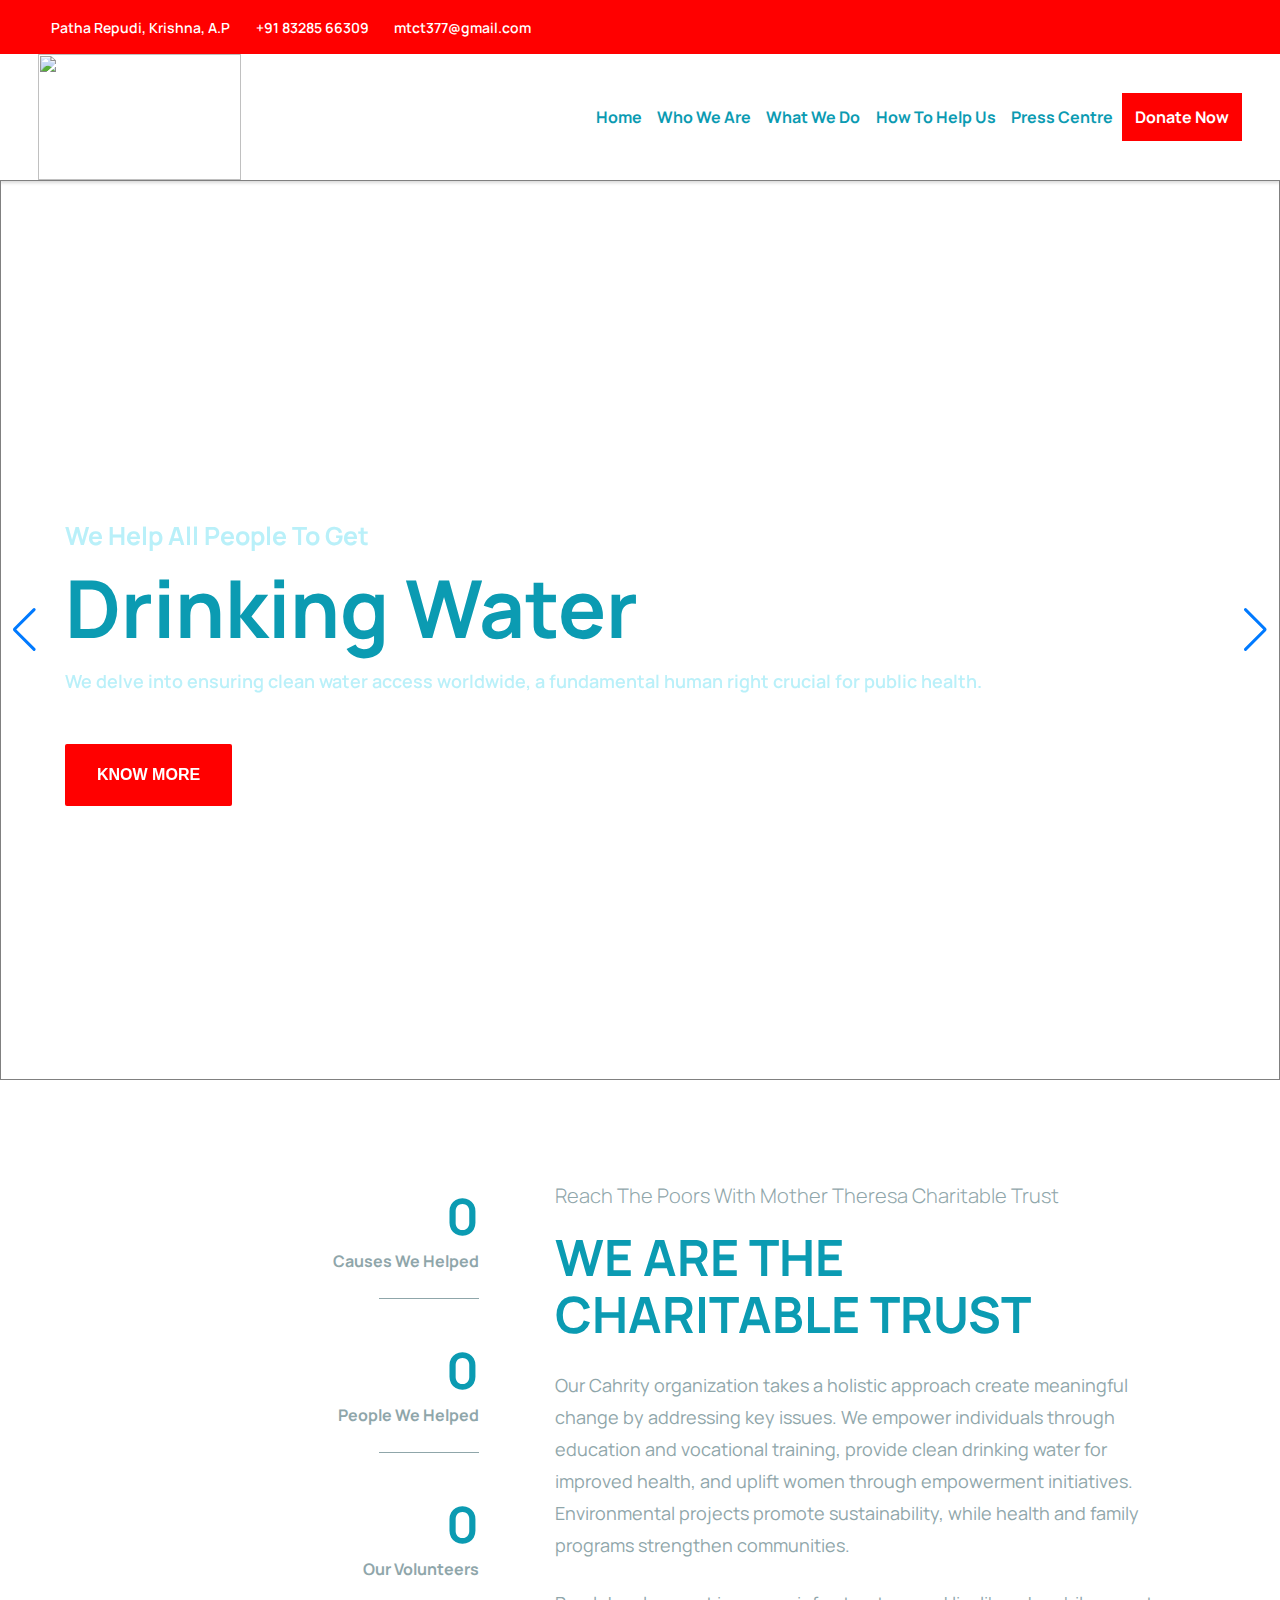
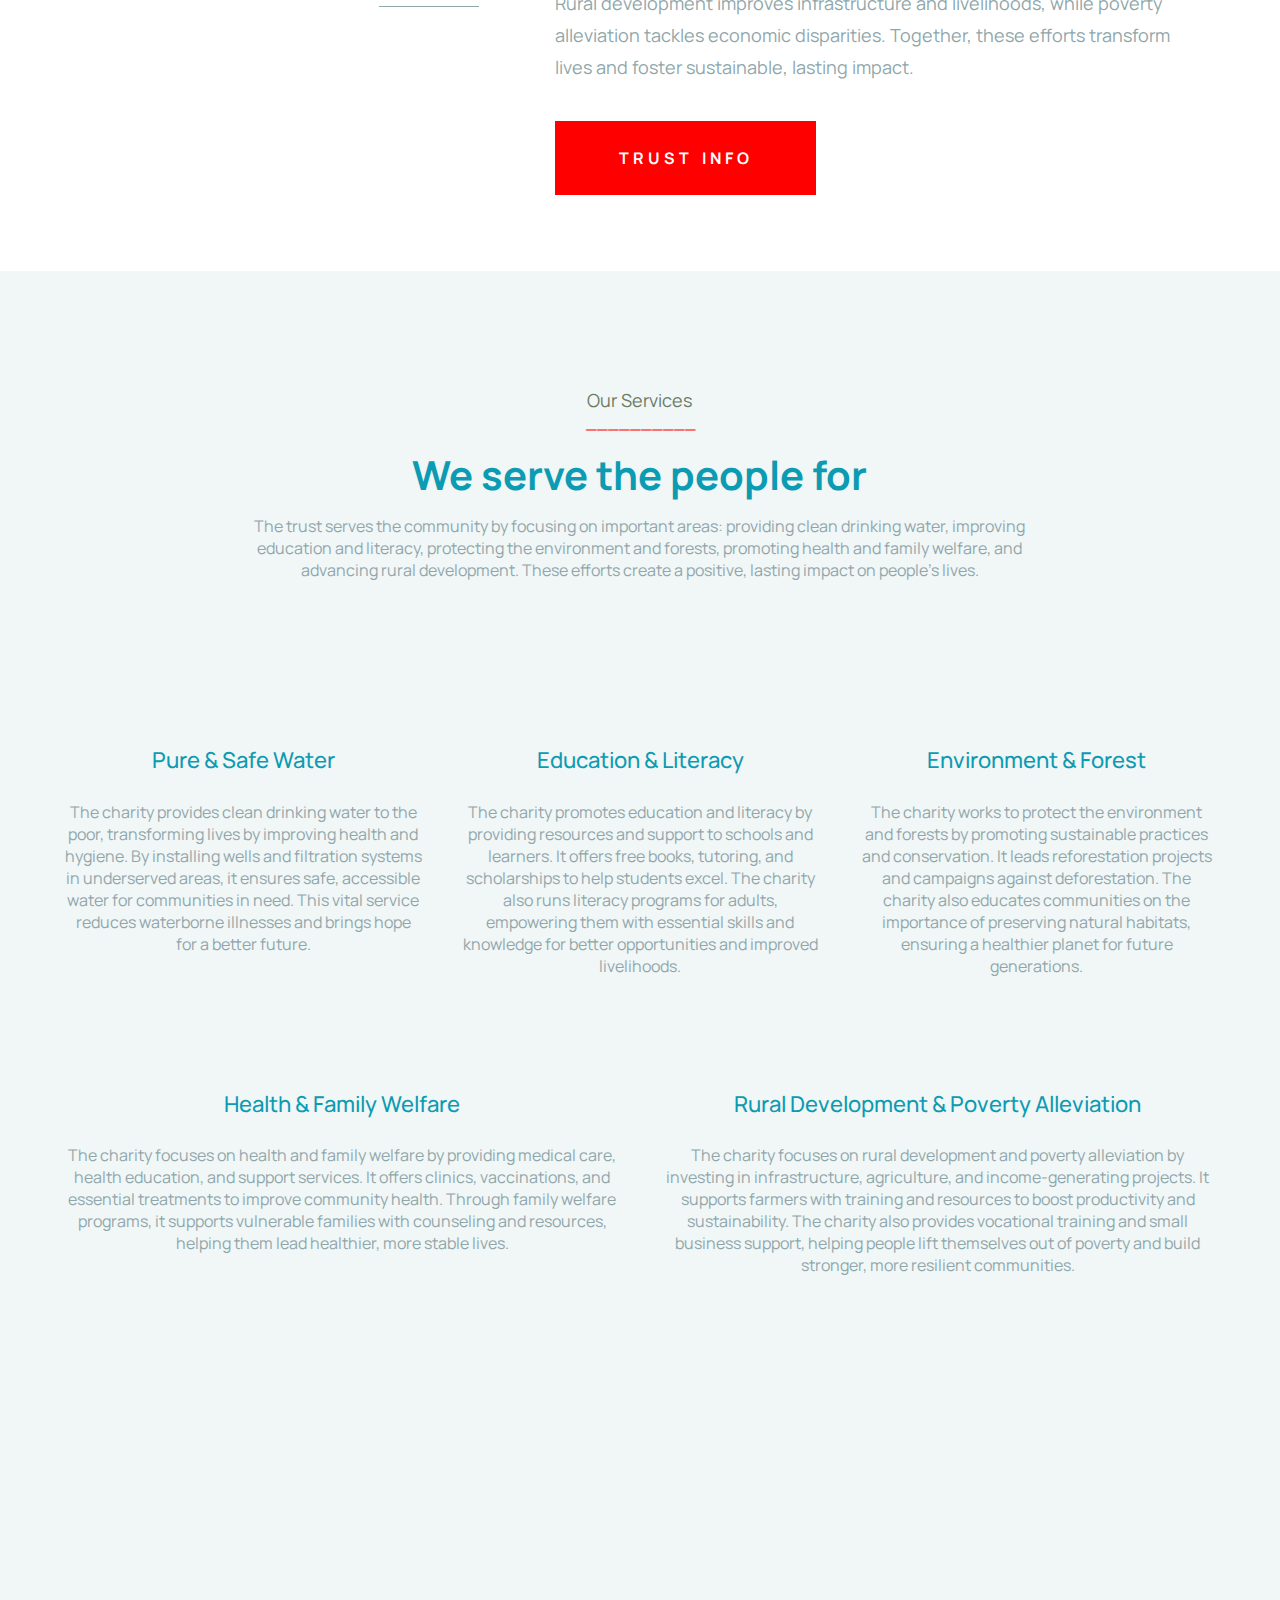
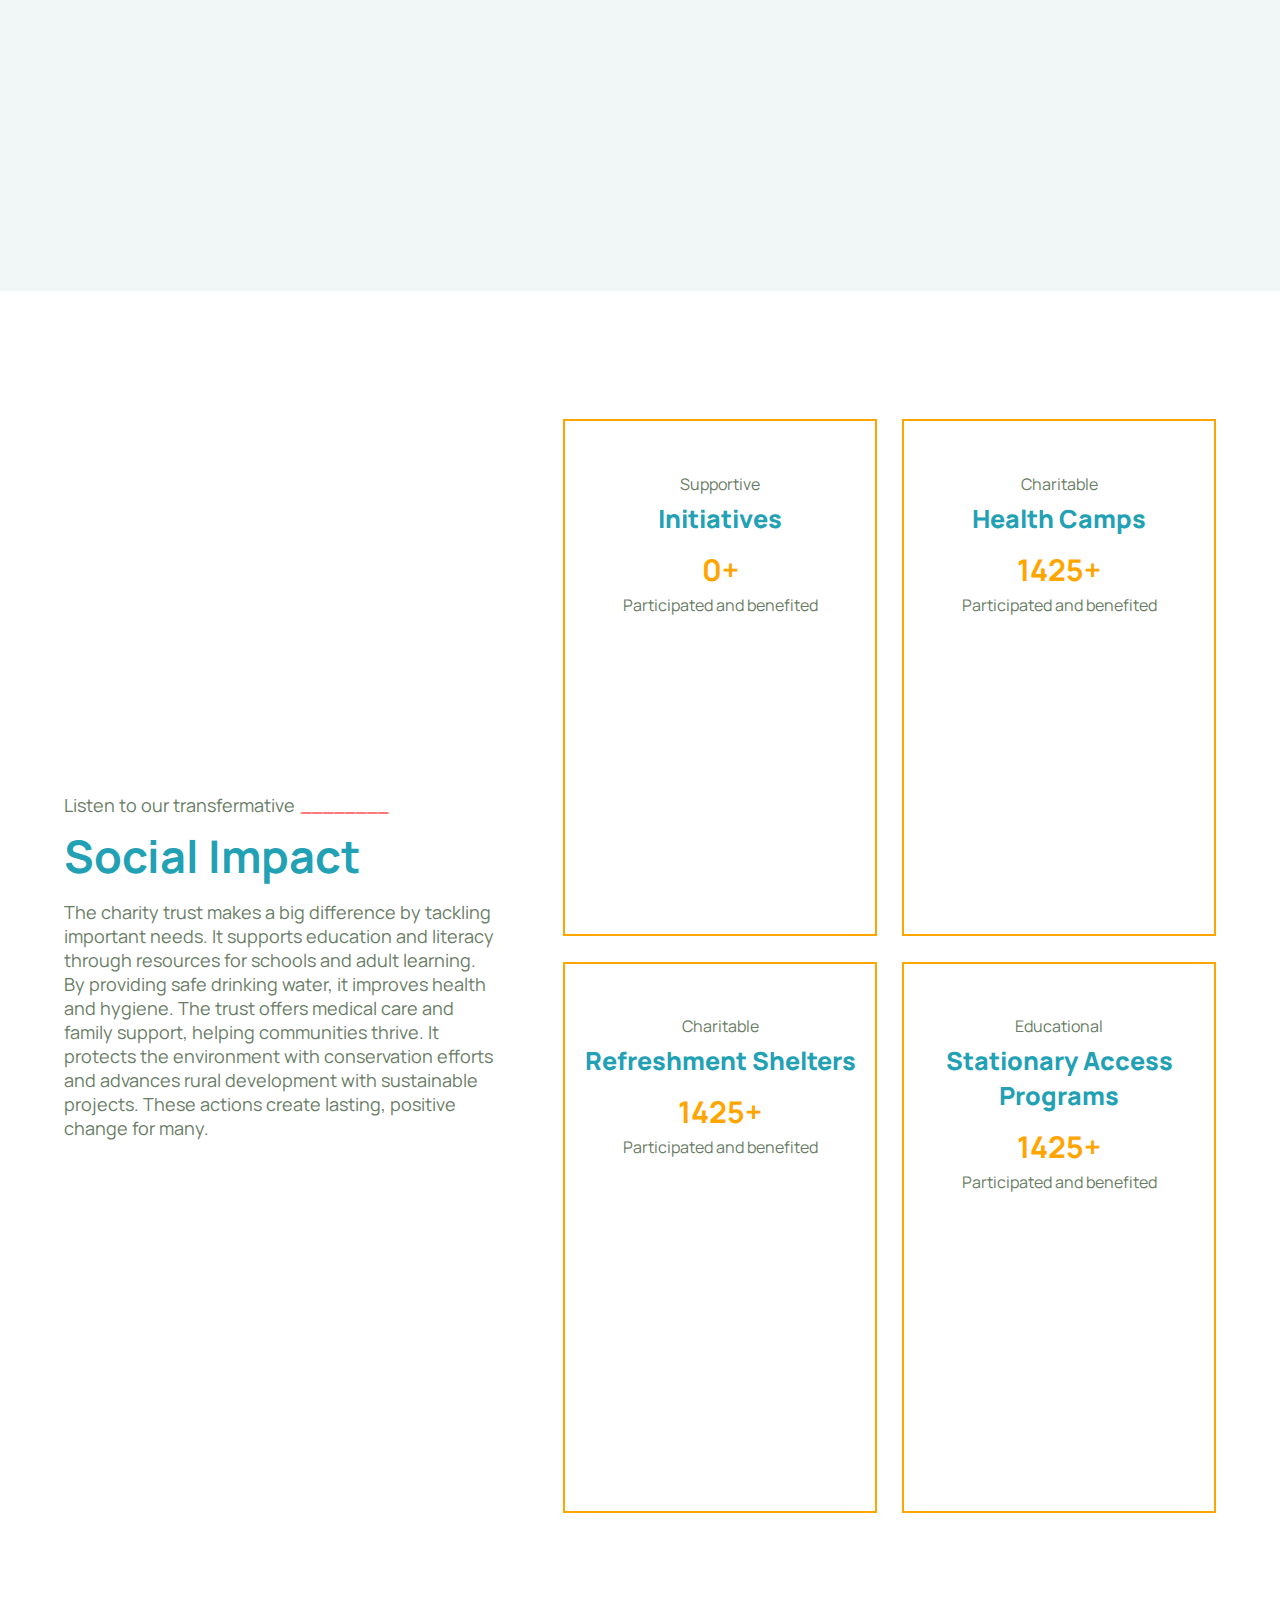
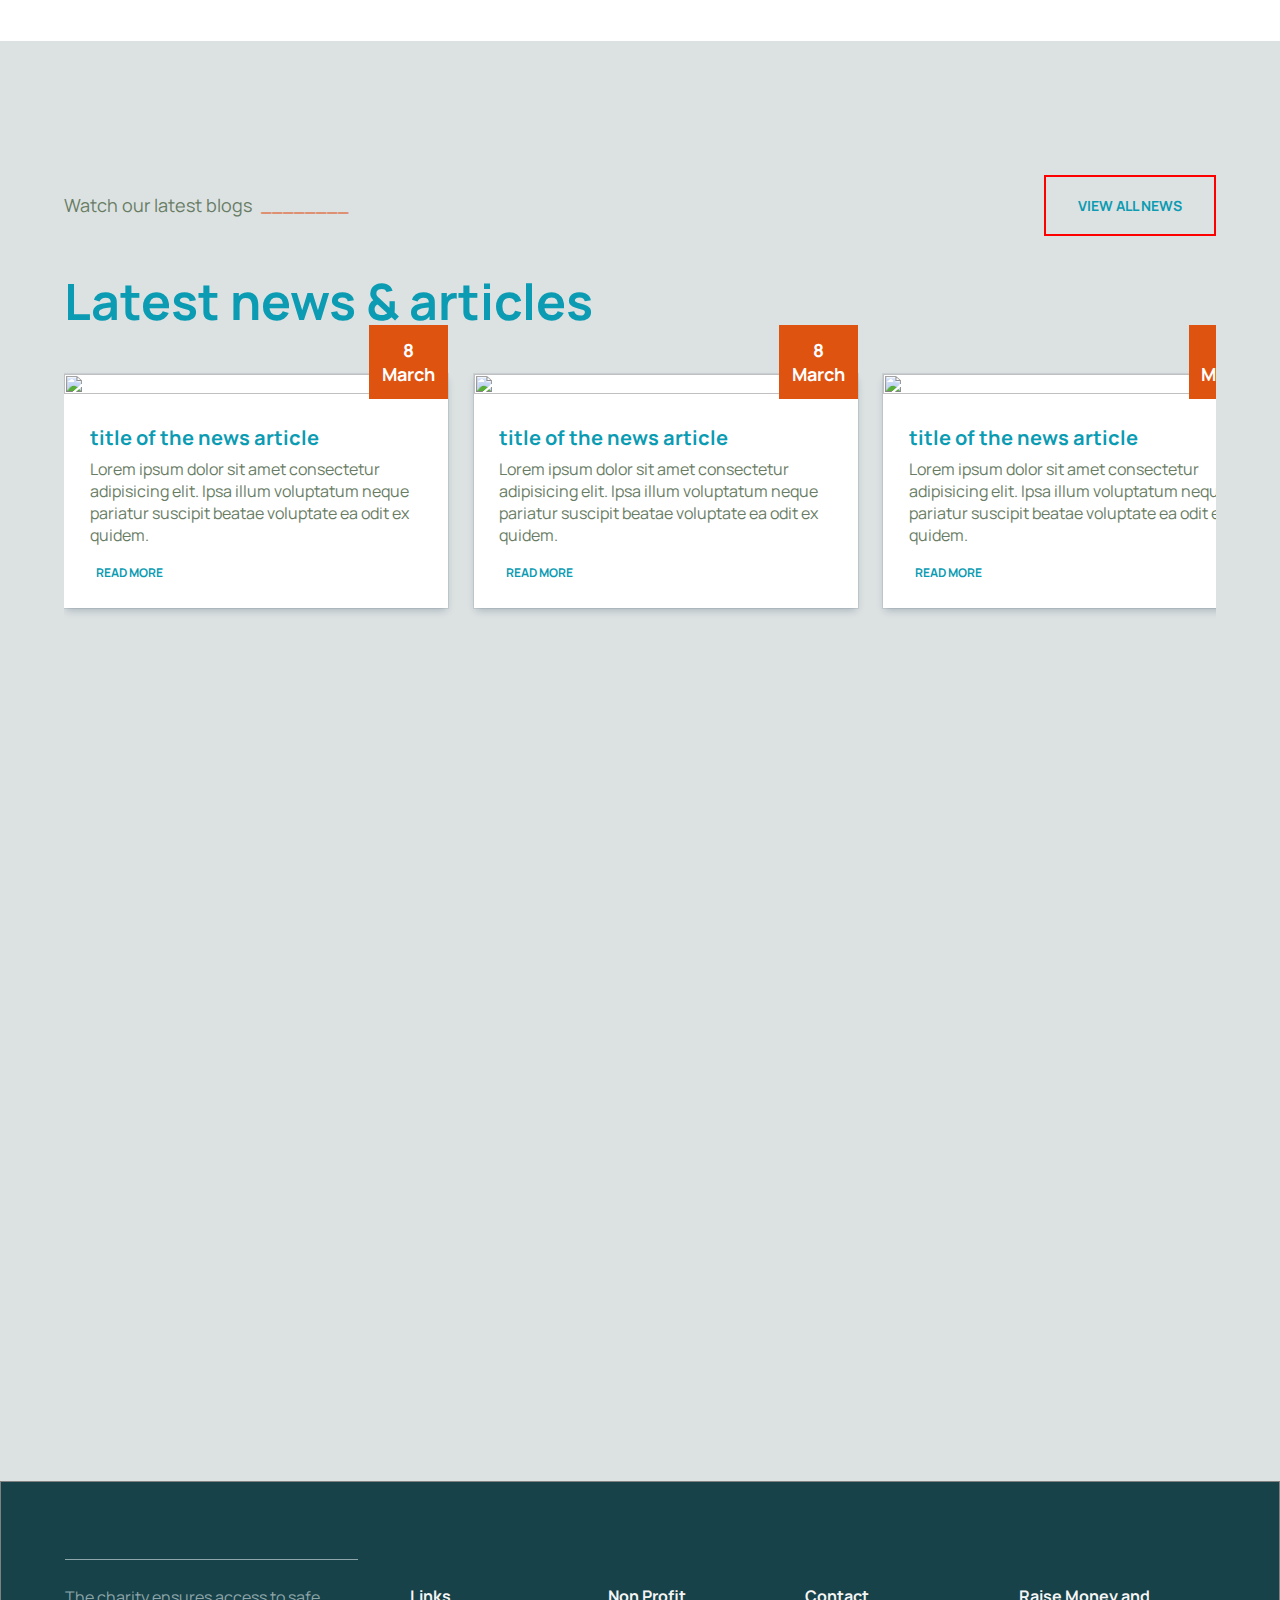
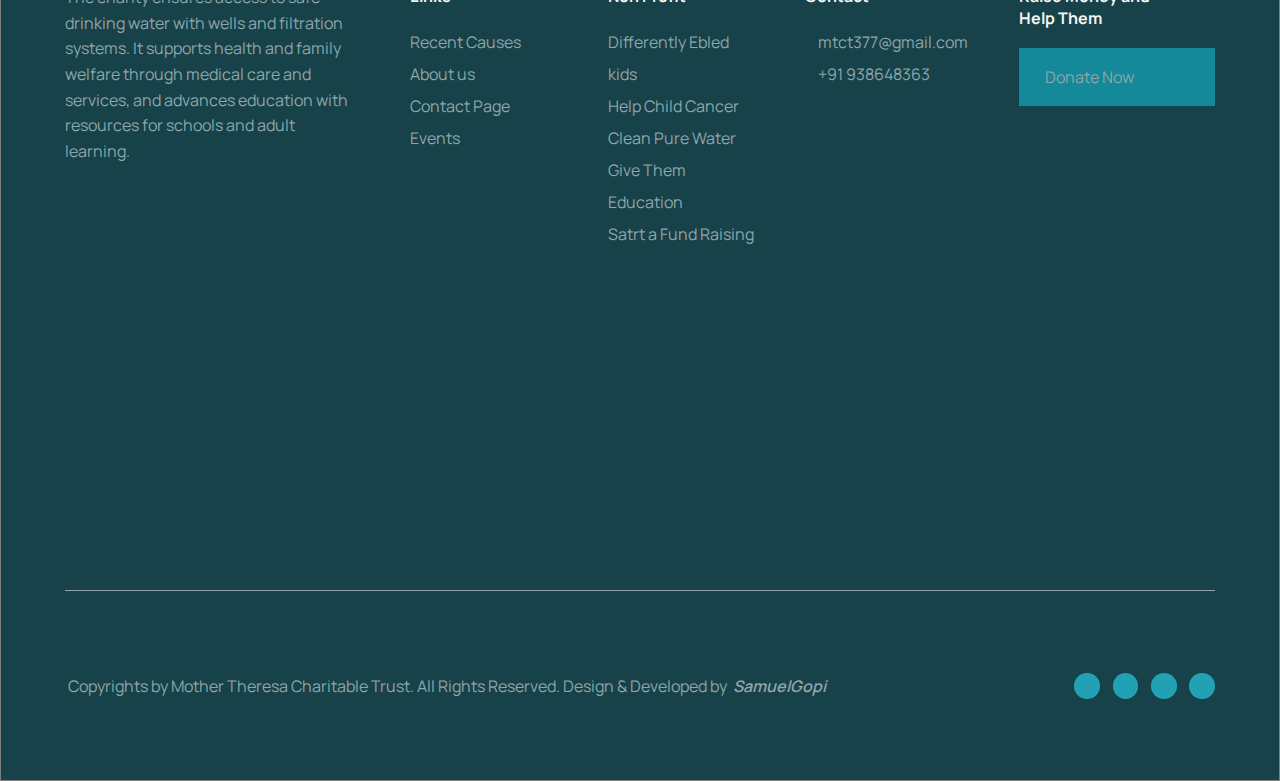
==== index.html @ 28f9813c "Add files via upload" ====
<!DOCTYPE html>
<html lang="en">
<head>
    <meta charset="UTF-8">
    <meta name="viewport" content="width=device-width, initial-scale=1.0">
    <title>Mother Theresa Charitable Trust</title>
    <link rel="icon" href="images/mtct_logo.png" type="image/png">
    <link
  rel="stylesheet"
  href="https://cdn.jsdelivr.net/npm/swiper@11/swiper-bundle.min.css"
/>
    <link
    href="https://cdn.jsdelivr.net/npm/remixicon@4.2.0/fonts/remixicon.css"
    rel="stylesheet"
/>
<link rel="stylesheet" href="style.css">
</head>
<body>
    <header>
      <!-- social header start -->
      <div class="social-header">
         <div class="contact-numbers-menu">
            <i class="ri-map-pin-fill"></i>
            <a href="#location">Patha Repudi, Krishna, A.P</a>
            <i class="ri-phone-fill"></i>
            <a href="tel:+91 8328566309">+91 83285 66309</a>
            <i class="ri-mail-fill"></i>
            <a href="mailto:mtct377@gmail.com">mtct377@gmail.com</a>
         </div>
         <div class="social-icons-menu">
          <a href="#"><i class="ri-facebook-circle-fill"></i></a>
          <a href="#"><i class="ri-twitter-x-line"></i></a> 
          <a href="#"><i class="ri-instagram-fill"></i></a>
          <a href="#"><i class="ri-youtube-fill"></i></a>
         </div>
      </div>
     <!-- social header end -->

     <!-- main header start -->
      <div class="main-header">
        <div class="logo">
          <img src="images/Mother_Theresa__logo_2.png" alt="">
        </div>
        <div class="menu">
            <a href="index.html">Home</a>
            <a href="/" class="who-drop-trigger">Who We Are<i class="ri-arrow-drop-down-line"></i></a>
            <a href="" class="what-drop-trigger">What We Do<i class="ri-arrow-drop-down-line"></i></a>
            <a href="" class="how-drop-trigger">How To Help Us <i class="ri-arrow-drop-down-line"></i></a>
            <a href="" class="press-drop-trigger">Press Centre <i class="ri-arrow-drop-down-line"></i></a>
            <a href="donate.html" class="donate-button">Donate Now</a>
        </div>
      </div>
       <!-- main header end -->
    </header>

    <!-- drop down menus -->
      <!-- who drop down menu -->
      <div class="who-drop-down-menu">
        <a href="about.html">About Us</a>
        <a href="our-team.html">Our Team</a>
        <a href="policies.html">Policies</a>
        <a href="financial-certificate.html">Financial & Certificate</a>
        <a href="contact.html">Contact Us</a>
      </div>

      <!-- what drop down menu -->
      <div class="what-drop-down-menu">
        <a href="health.html">Health</a>
        <a href="education-literacy.html">Educatuion & Literacy</a>
        <a href="safe-water.html">Safe Water</a>
        <a href="rural-development.html">Rural Development</a>
      </div>

      <!-- how to help drop down menu -->
      <div class="how-drop-down-menu">
        <a href="donate.html">Donation Methods</a>
        <a href="volunteers.html">Join as Volunteer</a>
        <a href="partners.html">CRS - Partnerships</a>
        <a href="events.html">Events</a>
      </div>

      <!-- press centre drop down menu -->
      <div class="press-drop-down-menu">
        <a href="awards.html">Awards & Recongnition Reports</a>
        <a href="collaborations.html">Collaborations</a>
      </div>


<!-- ############################################################################## -->
    <main>
        <!-- Slider main container -->
        <div class="swiper">
            <!-- Additional required wrapper -->
            <div class="swiper-wrapper">
            <!-- Slides -->
            <div class="swiper-slide swiper-slide-1">
               <div class="swiper-slide-content">
                 <h4>We Help All People To Get</h4>
                 <h2>Drinking Water</h2>
                 <p>We delve into ensuring clean water access worldwide, a fundamental human right crucial for public health.</p>
               </div>
               <div class="swiper-slide-buttons">
                 <button class="swiper-slide-contact-btn">KNOW MORE</button>
               </div>
            </div>
            <div class="swiper-slide swiper-slide-2">
                <div class="swiper-slide-content">
                    <h4>We Help All People To Get</h4>
                    <h2>Education & Literacy</h2>
                    <p>Education & Literacy are the key aspects to unlocking the endless possibilities and understanding the pathway of the world.</p>
                  </div>
                  <div class="swiper-slide-buttons">
                    <button class="swiper-slide-contact-btn">KNOW MORE</button>
                  </div>
            </div>
            <div class="swiper-slide swiper-slide-3">
                <div class="swiper-slide-content">
                    <h4>We Help All People To Get</h4>
                    <h2>Environment & Forests</h2>
                    <p>In the embrace of nature's greenery, we find solace and sustenance for our souls. Let us protect and nurture our environment, for it is the legacy we leave for future generations to thrive.</p>
                  </div>
                  <div class="swiper-slide-buttons">
                    <button class="swiper-slide-contact-btn">KNOW MORE</button>
                  </div>
            </div>

            <div class="swiper-slide swiper-slide-4">
                <div class="swiper-slide-content">
                    <h4>We Help All People To Get</h4>
                    <h2>Health & Family Welfare</h2>
                    <p>Health and Family Welfare are the pillars of a thriving society. Investing in the well-being of individuals ensures not just physical vitality, but also fosters stronger bonds within families. Together, let us prioritize accessible healthcare and supportive environments, enriching the fabric of our communities with vitality and care.</p>
                  </div>
                  <div class="swiper-slide-buttons">
                    <button class="swiper-slide-contact-btn">KNOW MORE</button>
                  </div>
            </div>

            <div class="swiper-slide swiper-slide-5">
                <div class="swiper-slide-content">
                    <h4>We Help All People To Get</h4>
                    <h2>Rural Development & Poverty Alleviation</h2>
                    <p>Rural development and poverty alleviation are keys to unlocking human potential. By investing in infrastructure, education, and sustainable livelihoods, we empower communities to thrive and break the cycle of deprivation.</p>
                  </div>
                  <div class="swiper-slide-buttons">
                    <button class="swiper-slide-contact-btn">KNOW MORE</button>
                  </div>
            </div>
            </div>
            <!-- If we need pagination -->
            <!-- <div class="swiper-pagination"></div> -->
        
            <!-- If we need navigation buttons -->
            <div class="swiper-button-prev"></div>
            <div class="swiper-button-next"></div>
        
            <!-- If we need scrollbar -->
        </div>
        <!-- Slider main container end -->

        <!-- our reach container start -->
        <div class="our-reach-container">
          <div class="our-reach-elements">
            <div class="our-reach-elemets-box">
              <h2 class="volunteers-counter">0</h2>
              <p>Causes We Helped</p>
              <div class="our-reach-element-box-line"></div>
            </div>
            <div class="our-reach-elemets-box">
              <h2 class="people-counter">0</h2>
              <p>People We Helped</p>
              <div class="our-reach-element-box-line"></div>
            </div>
            <div class="our-reach-elemets-box">
              <h2 class="funds-counter">0</h2>
              <p>Our Volunteers</p>
              <div class="our-reach-element-box-line"></div>
            </div>
          </div>
          <div class="our-reach-content">
            <h6>Reach The Poors With Mother Theresa Charitable Trust</h6>
            <h2>WE ARE THE <br> CHARITABLE TRUST</h2>
            <p>Our Cahrity organization takes a holistic approach create meaningful change by addressing key issues. We empower individuals through education and vocational training, provide clean drinking water for improved health, and uplift women through empowerment initiatives. Environmental projects promote sustainability, while health and family programs strengthen communities.</p>
            <p class="above-btn-para">Rural development improves infrastructure and livelihoods, while poverty alleviation tackles economic disparities. Together, these efforts transform lives and foster sustainable, lasting impact.</p>
            <a href="#">TRUST INFO</a>
          </div>
        </div>
        <!-- our reach container end -->

        <!-- we serve for people start -->
        <div class="service-section">
          <div class="service-section-content">
            <span class="service-section-span">Our Services</span> <span class="service-section-span-line">__________</span>
            <h2>We serve the people for</h2>
            <p>The trust serves the community by focusing on important areas: providing clean drinking water, improving education and literacy, protecting the environment and forests, promoting health and family welfare, and advancing rural development. These efforts create a positive, lasting impact on people's lives.</p>
          </div>
          
          <div class="service-box-container">
            <div class="service-boxes-1">
              <div class="service-box">
                <img src="https://cdn-icons-gif.flaticon.com/11688/11688608.gif" alt="" width="130">
                <h2>Pure & Safe Water</h2>
                <p>The charity provides clean drinking water to the poor, transforming lives by improving health and hygiene. By installing wells and filtration systems in underserved areas, it ensures safe, accessible water for communities in need. This vital service reduces waterborne illnesses and brings hope for a better future.</p>
              </div>
  
              <div class="service-box">
                <img src=" https://cdn-icons-gif.flaticon.com/14705/14705099.gif" alt="" width="130">
                <h2>Education & Literacy</h2>
                <p>The charity promotes education and literacy by providing resources and support to schools and learners. It offers free books, tutoring, and scholarships to help students excel. The charity also runs literacy programs for adults, empowering them with essential skills and knowledge for better opportunities and improved livelihoods.</p>
              </div>
  
              <div class="service-box">
                <img src="https://cdn-icons-gif.flaticon.com/11926/11926798.gif" alt="" width="130">
                <h2>Environment & Forest</h2>
                <p>The charity works to protect the environment and forests by promoting sustainable practices and conservation. It leads reforestation projects and campaigns against deforestation. The charity also educates communities on the importance of preserving natural habitats, ensuring a healthier planet for future generations.</p>
              </div>
  
            </div>
            <div class="services-boxes-2">
              <div class="service-box">
                <img src="https://cdn-icons-gif.flaticon.com/10968/10968762.gif" alt="" width="130">
                <h2>Health & Family Welfare</h2>
                <p>The charity focuses on health and family welfare by providing medical care, health education, and support services. It offers clinics, vaccinations, and essential treatments to improve community health. Through family welfare programs, it supports vulnerable families with counseling and resources, helping them lead healthier, more stable lives.</p>
              </div>
  
              <div class="service-box">
                <img src="https://cdn-icons-gif.flaticon.com/12817/12817582.gif" alt="" width="130">
                <h2>Rural Development & Poverty Alleviation</h2>
                <p>The charity focuses on rural development and poverty alleviation by investing in infrastructure, agriculture, and income-generating projects. It supports farmers with training and resources to boost productivity and sustainability. The charity also provides vocational training and small business support, helping people lift themselves out of poverty and build stronger, more resilient communities.</p>
              </div>
            </div>
          </div>
        </div>
        <!-- we serve for people end -->

        <!-- our impact section start -->
        <div class="our-impact-section">
          <div class="our-impact-content">
            <div class="social-impact-span-box">
              <span class="social-impact-span">Listen to our transfermative</span> <span class="social-impact-span-line">________</span>
            </div>
            <h2>Social Impact</h2>
            <p>
              The charity trust makes a big difference by tackling important needs. It supports education and literacy through resources for schools and adult learning. By providing safe drinking water, it improves health and hygiene. The trust offers medical care and family support, helping communities thrive. It protects the environment with conservation efforts and advances rural development with sustainable projects. These actions create lasting, positive change for many.</p>
          </div>
          <div class="our-impact-stats">
            <div class="stat-box">
              <div class="impact-image">
                <img src="https://cdn-icons-gif.flaticon.com/12134/12134191.gif" alt="" width="100">
              </div>
              <div class="impact-content">
                <p>Supportive</p>
                <h2>Initiatives</h2>
                <h6><span class="initiative-counter">0</span>+</h6>
                <p>Participated and benefited</p>
              </div>
            </div>

            <div class="stat-box">
              <div class="impact-image">
                <img src="https://cdn-icons-gif.flaticon.com/14705/14705141.gif" alt="" width="100">
              </div>
              <div class="impact-content">
                <p>Charitable</p>
                <h2>Health Camps</h2>
                <h6><span class="health-camp-counter">1425</span>+</h6>
                <p>Participated and benefited</p>
              </div>
            </div>

            <div class="stat-box">
              <div class="impact-image">
                <img src="https://cdn-icons-gif.flaticon.com/8761/8761633.gif" alt="" width="100">
              </div>
              <div class="impact-content">
                <p>Charitable</p>
                <h2>Refreshment Shelters</h2>
                <h6><span class="refresh-shelter-counter">1425</span>+</h6>
                <p>Participated and benefited</p>
              </div>
            </div>

            <div class="stat-box">
              <div class="impact-image">
                <img src="https://cdn-icons-gif.flaticon.com/12525/12525291.gif" alt="" width="100">
              </div>
              <div class="impact-content">
                <p>Educational</p>
                <h2>Stationary Access Programs</h2>
                <h6><span class="stationary-counter">1425</span>+</h6>
                <p>Participated and benefited</p>
              </div>
            </div>
          </div>
        </div>

        <!-- our impact section end -->

       <!-- latest news start -->
       <div class="latest-news-section">
         <div class="latest-news-content">
           <div class="latest-news-content-text">
            <span class="latest-news-content-text-span">Watch our latest blogs</span> <span class="latest-news-content-text-line">________</span>
           </div>
           <a href="#">VIEW ALL NEWS <i class="ri-arrow-right-line"></i></a>
         </div>

         <div class="latest-news-box-container">
          <h2>Latest news & articles</h2>
          <div class="latest-news-boxes">
            <div class="latest-news-boxes-slide" >
              <div class="latest-news-boxes-slide-image">
                <img src="images/man-beg.jpg" alt="">
                <span class="date-span">8 <br> March</span>
              </div>
              <div class="latest-news-boxes-slide-content">
                <h4>title of the news article</h4>
                <p>Lorem ipsum dolor sit amet consectetur adipisicing elit. Ipsa illum voluptatum neque pariatur suscipit beatae voluptate ea odit ex quidem.</p>
                <a href="#"><i class="ri-arrow-right-double-line"></i>Read More</a>
              </div>
            </div>

            <div class="latest-news-boxes-slide" >
              <div class="latest-news-boxes-slide-image">
                <img src="images/poor_girl_child.jpg" alt="">
                <span class="date-span">8 <br> March</span>
              </div>
              <div class="latest-news-boxes-slide-content">
                <h4>title of the news article</h4>
                <p>Lorem ipsum dolor sit amet consectetur adipisicing elit. Ipsa illum voluptatum neque pariatur suscipit beatae voluptate ea odit ex quidem.</p>
                <a href="#"><i class="ri-arrow-right-double-line"></i>Read More</a>
              </div>
            </div>

            <div class="latest-news-boxes-slide" >
              <div class="latest-news-boxes-slide-image">
                <img src="images/boys-1283786_1280.jpg" alt="">
                <span class="date-span">8 <br> March</span>
              </div>
              <div class="latest-news-boxes-slide-content">
                <h4>title of the news article</h4>
                <p>Lorem ipsum dolor sit amet consectetur adipisicing elit. Ipsa illum voluptatum neque pariatur suscipit beatae voluptate ea odit ex quidem.</p>
                <a href="#"><i class="ri-arrow-right-double-line"></i>Read More</a>
              </div>
            </div>

            <div class="latest-news-boxes-slide" >
              <div class="latest-news-boxes-slide-image">
                <img src="images/man-beg.jpg" alt="">
                <span class="date-span">8 <br> March</span>
              </div>
              <div class="latest-news-boxes-slide-content">
                <h4>title of the news article</h4>
                <p>Lorem ipsum dolor sit amet consectetur adipisicing elit. Ipsa illum voluptatum neque pariatur suscipit beatae voluptate ea odit ex quidem.</p>
                <a href="#"><i class="ri-arrow-right-double-line"></i>Read More</a>
              </div>
            </div>

            <div class="latest-news-boxes-slide" >
              <div class="latest-news-boxes-slide-image">
                <img src="images/poor_girl_child.jpg" alt="">
                <span class="date-span">8 <br> March</span>
              </div>
              <div class="latest-news-boxes-slide-content">
                <h4>title of the news article</h4>
                <p>Lorem ipsum dolor sit amet consectetur adipisicing elit. Ipsa illum voluptatum neque pariatur suscipit beatae voluptate ea odit ex quidem.</p>
                <a href="#"><i class="ri-arrow-right-double-line"></i>Read More</a>
              </div>
            </div>

            <div class="latest-news-boxes-slide" >
              <div class="latest-news-boxes-slide-image">
                <img src="images/boys-1283786_1280.jpg" alt="">
                <span class="date-span">8 <br> March</span>
              </div>
              <div class="latest-news-boxes-slide-content">
                <h4>title of the news article</h4>
                <p>Lorem ipsum dolor sit amet consectetur adipisicing elit. Ipsa illum voluptatum neque pariatur suscipit beatae voluptate ea odit ex quidem.</p>
                <a href="#"><i class="ri-arrow-right-double-line"></i>Read More</a>
              </div>
            </div>

            <div class="latest-news-boxes-slide" >
              <div class="latest-news-boxes-slide-image">
                <img src="images/man-beg.jpg" alt="">
                <span class="date-span">8 <br> March</span>
              </div>
              <div class="latest-news-boxes-slide-content">
                <h4>title of the news article</h4>
                <p>Lorem ipsum dolor sit amet consectetur adipisicing elit. Ipsa illum voluptatum neque pariatur suscipit beatae voluptate ea odit ex quidem.</p>
                <a href="#"><i class="ri-arrow-right-double-line"></i>Read More</a>
              </div>
            </div>
            
          </div>
         </div>
       </div>
       <!-- latest-news- end -->
   </main>

<!-- ############################################################################## -->
   <!-- footer section start -->
   <footer>
    <div class="footer-section">
      <!-- footer menu -->
      <div class="footer-menu">
        <div class="footer-menu-items">
          <img src="images/Mother_Theresa__logo_2.png" alt="">
          <div class="footer-logo-line"></div>
          <p>The charity ensures access to safe drinking water with wells and filtration systems. It supports health and family welfare through medical care and services, and advances education with resources for schools and adult learning.</p>
        </div>
        <div class="footer-menu-items">
          <h4>Links</h4>
          <a href="">Recent Causes</a>
          <a href="">About us</a>
          <a href="">Contact Page</a>
          <a href="">Events</a>
        </div>
        <div class="footer-menu-items">
          <h4>Non Profit</h4>
          <a href="">Differently Ebled kids</a>
          <a href="">Help Child Cancer</a>
          <a href="">Clean Pure Water</a>
          <a href="">Give Them Education</a>
          <a href="">Satrt a Fund Raising</a>
        </div>
        <div class="footer-menu-items">
          <h4>Contact</h4>
          <a href="mailto:mtct377@gmail.com"><i class="ri-mail-fill"></i>mtct377@gmail.com</a>
          <a href="#"><i class="ri-phone-fill"></i>+91 938648363</a>
        </div>
        <div class="footer-menu-items">
          <h4 class="footer-donate-text">Raise Money and <br> Help Them</h4>
          <a href="" class="footer-donate-btn">Donate Now <i class="ri-heart-fill"></i></a>
        </div>
      </div>

      <!-- footer line -->
      <div class="footer-line"></div>

      <!-- footer social -->
      <div class="footer-social">
        <div class="footer-copy-right">
          <i class="ri-copyright-line"></i> <p> <span class="copy-right-year"></span>Copyrights by Mother Theresa Charitable Trust. All Rights Reserved. Design & Developed by<a href="mailto:samuelgopi00@gmail.com">SamuelGopi</a></p>
        </div>
        <div class="footer-social-links">
          <i class="ri-facebook-circle-fill"></i>
          <i class="ri-twitter-x-line"></i>
          <i class="ri-instagram-fill"></i>
          <i class="ri-youtube-fill"></i>
        </div>
      </div>
    </div>
   </footer>
    
    <script src="https://cdn.jsdelivr.net/npm/swiper@11/swiper-bundle.min.js"></script>
    <script src="script.js"></script>
</body>
</html>
---- style.css ----
@import url('https://fonts.googleapis.com/css2?family=Manrope:wght@200..800&display=swap');
*{
    margin: 0;
    padding: 0;
    box-sizing: border-box;
}
body{
  font-family: "Manrope", sans-serif;
  position: relative;
}
header{
    width: 100vw;
    height: 20vh;
    display: flex;
    flex-direction: column;
    box-shadow: rgba(0, 0, 0, 0.15) 0px 3px 3px 0px;
}
.social-header{
    width: 100%;
    height: 30%;
    display: flex;
    flex-direction: row;
    align-items: center;
    justify-content: space-between;
    background-color: red;
    padding: 0vw 3vw;
}
.contact-numbers-menu{
    width: 70%;
    height: 100%;
    display: flex;
    flex-direction: row;
    gap: 1vw;
    align-items: center;
}
.contact-numbers-menu a{
    font-size: 14px;
    font-weight: 600;
    text-decoration: none;
    color: white;
}
.contact-numbers-menu i{
    color: white;
}
.social-icons-menu{
    width: 30%;
    height: 100%;
    display: flex;
    flex-direction: row;
    align-items: center;
    justify-content: end;
    gap: 1.5vw;
}
.social-icons-menu a{
    text-decoration: none;
    font-size: 14px;
    color: white;
}
.main-header{
    width: 100%;
    height: 70%;
    display: flex;
    flex-direction: row;
    padding: 0vw 3vw;
}
.logo{
    width: 30%;
    height: 100%;
}
.logo:hover{
    cursor: pointer;
}
.logo img{
    width: 75%;;
    height: 100%;
}
.menu{
    width: 70%;
    height: 100%;
    display: flex;
    flex-direction: row;
    align-items:center;
    justify-content:flex-end;
    gap: 0.2vw;
}
.menu a{
    text-decoration: none;
    font-weight: 700;
    font-size: 16px;
    color:#0B9BB2;
    padding: 1vw 0.5vw;
} 
.donate-button{
    color:white;
    background-color:red;
}


/* drop down menus start*/
/* about drop down menu */
.who-drop-down-menu{
    position: absolute;
    top: 9.1vw;
    left: 43.5vw;
    z-index: 50;
    display: none;
    flex-direction: column;
}
.who-drop-down-menu a{
    text-decoration: none;
    color:#687C64;
    background-color: #dce2e2;
    padding: 1vw;
    border-bottom: 1px solid rgb(170, 168, 168);
}
.who-drop-down-menu a:hover{
    color: #dce2e2;
    background-color:  #687C64;
}


/* what we are dropdown menu starts */
.what-drop-down-menu{
    position: absolute;
    top: 9.2vw;
    left: 53vw;
    z-index: 50;
    display: none;
    flex-direction: column;
}
.what-drop-down-menu a{
    text-decoration: none;
    color:#687C64;
    background-color: #dce2e2;
    padding: 1vw;
    border-bottom: 1px solid rgb(170, 168, 168);
}
.what-drop-down-menu a:hover{
    color: #dce2e2;
    background-color:  #687C64;
}


/* how to help us dropdown menu starts */
.how-drop-down-menu{
    position: absolute;
    top: 9.2vw;
    left: 65vw;
    z-index: 50;
    display: none;
    flex-direction: column;
}
.how-drop-down-menu a{
    text-decoration: none;
    color:#687C64;
    background-color: #dce2e2;
    padding: 1vw;
    border-bottom: 1px solid rgb(170, 168, 168);
}
.how-drop-down-menu a:hover{
    color: #dce2e2;
    background-color:  #687C64;
}


/* press centre dropdown menu starts */
.press-drop-down-menu{
    position: absolute;
    top: 9.2vw;
    left:73vw;
    z-index: 50;
    display: none;
    flex-direction: column;
}
.press-drop-down-menu a{
    text-decoration: none;
    color:#687C64;
    background-color: #dce2e2;
    padding: 1vw;
    border-bottom: 1px solid rgb(170, 168, 168);
}
.press-drop-down-menu a:hover{
    color: #dce2e2;
    background-color:  #687C64;
}

/* drop down menus end*/

/* main styles start */
main{
    width: 100vw;
}

/* swiper slide show started */
.swiper {
    width: 100vw;
    height: 100vh;
    border: 1px solid grey;
  }
.swiper-wrapper{
    width: 100%;
    height: 100%;
}
.swiper-slide{
    width: 100%;
    height: 100%;
    display: flex;
    flex-direction: column;
    justify-content: center;
    padding: 0vw 5vw;
}
.swiper-slide-1{
    width: 100%;
    height: 100%;
    background-image: url('images/drinking_water.jpg');
    background-repeat: no-repeat;
    background-size: cover;
    background-position: 100%;
}
.swiper-slide-2{
    width: 100%;
    height: 100%;
    background-image: url('images/indian-1283789_1280.jpg');
    background-repeat: no-repeat;
    background-size: cover;
    background-position: center;
}
.swiper-slide-3{
    width: 100%;
    height: 100%;
    background-image: url('images/girl-2529907_1280.jpg');
    background-repeat: no-repeat;
    background-size: cover;
    background-position: center;
}
.swiper-slide-4{
    width: 100%;
    height: 100%;
    background-image: url('images/girl-2529907_1280.jpg');
    background-repeat: no-repeat;
    background-size: cover;
    background-position: center;
}
.swiper-slide-5{
    width: 100%;
    height: 100%;
    background-image: url('images/girl-2529907_1280.jpg');
    background-repeat: no-repeat;
    background-size: cover;
    background-position: center;
}
.swiper-slide-content{
    width: 85%;
    margin-top: 5vw;
}
.swiper-slide-content h4{
    font-size: 25px;
    color: #b9f0f9;
}
.swiper-slide-content h2{
    font-size: 80px;
    color: #0B9BB2;
}
.swiper-slide-content p{
    font-size: 18px;
    color:#b9f0f9;
    font-weight: 600;
    margin-top: 0.5vw;
}
.swiper-slide-buttons{
    margin-top: 4vw;
}
.swiper-slide-buttons button{
    border-radius: 2px;
    padding: 1.7vw 2.5vw;
    margin-right: 2vw;
    font-weight: 600;
    font-size: 16px;
}
.swiper-slide-contact-btn{
    background-color: red;
    color: white;
    border: none;
}

/* our reach container styles start */
 .our-reach-container{
    width: 100vw;
    padding: 8vw 0vw;
    display: flex;
    gap: 6vw;
    flex-direction: row;
 }
 .our-reach-elements{
    width: 40%;
    text-align: right;
    position: relative;
 }
 .our-reach-elements h2{
    font-size: 50px;
    color: #0B9BB2;
 }
 .our-reach-elements p{
    font-size: 16px;
    color: #8FA6AA;
    font-weight: 700;
    margin-bottom: 2vw;
 }
.our-reach-element-box-line{
    position: absolute;
    right: 0;
    width: 100px;
    height: 1px;
    background-color: #8FA6AA;
}


 .our-reach-content{
    width: 60%;
    padding-right: 8vw;
 }
 .our-reach-elemets-box{
    margin-bottom: 5vw;
 }
 .our-reach-content h6{
    font-size: 20px;
    font-weight: 300;
    color: #8FA6AA;
    margin-bottom: 1.5vw;
 }
 .our-reach-content h2{
    font-size: 50px;
    line-height: 4.5vw;
    margin-bottom: 2vw;
    color: #0B9BB2;
 }
 .our-reach-content p{
    font-size: 18px;
    color: #8FA6AA;
    margin-top: 2vw;
    line-height: 2.5vw;
 }
 .our-reach-content .above-btn-para{
    margin-bottom: 5vw;
 }
.our-reach-content a{
    background-color:red;
    padding: 2vw 5vw;
    text-decoration: none;
    font-size: 16px;
    font-weight: 700;
    word-spacing: 0.2vw;
    letter-spacing: 0.3vw;
    color: white;
}
/* our reach container styles end */

/* service section styles start */
.service-section{
    width: 100vw;
    height: 180vh;
    padding: 5vw;
    background-color:#F1F6F7;
}
.service-section-content{
    width: 70%;
    height: 20%;
    display: flex;
    flex-direction: column;
    align-items: center;
    justify-content: center;
    margin: 0 auto;
}
.service-section-content h2{
    font-size: 40px;
    margin-top: 1vw;
    color: #0B9BB2;
}
.service-section-content p{
    text-align: center;
    margin-top: 1vw;
    color: #8FA6AA;
}
.service-box{
    text-align: center;
}
.service-box i{
    font-size: 5vw;
    color: red;
    border-radius: 50%;
}
.service-box h2{
    font-size: 22px;
    font-weight: 500;
    color: #0B9BB2;
    margin-top: 2vw;
}
.service-box p{
    font-size: 16px;
    color: #8FA6AA;
    margin-top: 2vw;
}
.service-section-span{
    font-size: 18px;
    color: #687C64;
}
.service-section-span-line{
    color: red;
    margin-left:0.2vw;
}

.service-box-container{
    width: 100%;
    height: 80%;
    margin-top: 5vw;
    display:flex;
    flex-direction: column;
    gap: 5vw;
}
.service-boxes-1{
    display: grid;
    grid-template-columns: 1fr 1fr 1fr;
    gap: 3vw;
}
.services-boxes-2{
    display: grid;
    grid-template-columns: 1fr 1fr;
    gap: 3vw;
}
.service-box img{
    border: 50%;
}



/* impact section start */
.our-impact-section{
    width: 100vw;
    height: 150vh;
    display: flex;
    flex-direction: row;
    padding: 10vw 5vw;
    gap: 5vw;
}

.our-impact-content{
    width: 40%;
    height: 100%;
    display: flex;
    flex-direction: column;
    justify-content: center;
}
.social-impact-span{
    color: #687C64;
    font-size: 18px;
}
.social-impact-span-line{
    color: red;
    margin-left: 0.2vw;
}
.impact-content h2{
    font-size: 45px;
    color: #22a1b5;
    margin-top: 0.6vw;
}
.our-impact-content h2{
    font-size: 45px;
    color: #22a1b5;
    margin-top: 0.6vw;
}
.impact-content p{
    font-size: 18px;
    color: #687C64;
    margin-top: 0.3vw;
}
.our-impact-content p{
    font-size: 18px;
    color: #687C64;
    margin-top: 1vw;
}
.impact-content h6{
    font-size: 30px;
    color: orange;
}
.our-impact-stats{
    width: 60%;
    height: 100%;
    text-align: center;
    display: grid;
    grid-template-columns: repeat(2, 1fr);
    gap: 2vw;
}
.our-impact-stats .stat-box{
    padding-top: 2vw;
    border: 2px solid orange;
}
.our-impact-stats .impact-content p{
    font-size: 16px;
    color: #687C64;
}
.our-impact-stats .impact-content h2{
    font-size: 25px;
    color: #22a1b5;
    font-weight: 900;
    margin-top: 0.5vw;
    margin-bottom: 1vw;
}

  /* latest news style start  */
  .latest-news-section{
    width: 100vw;
    height: 160vh;
    padding: 8vw 5vw;
    background-color: #dce2e2;
  }
  .latest-news-content{
    width: 100%;
    height: 10%;
    display: flex;
    flex-direction: row;
    align-items: center;
    justify-content: space-between;
  }
.latest-news-content-text-span{
    font-size: 18px;
    color: #687C64;
    margin-right: 0.5vw;
}
.latest-news-content-text-line{
    color: #DF5311;
}
.latest-news-content a{
    text-decoration: none;
    background-color: transparent;
    border: 2px solid red;
    padding: 1.5vw 2.5vw;
    color:#0B9BB2;
    font-size: 14px;
    font-weight: 700;
}

  .latest-news-box-container{
    width: 100%;
    height: 90%;
    overflow: hidden;
  }
  .latest-news-box-container h2{
    font-size: 50px;
    color: #0B9BB2;
  }


  /* news slide show start */ 
  .latest-news-box-container{
    overflow: hidden;
  }
  
  .latest-news-boxes{
    display: flex;
    transition: transform 0.5s ease;
    margin-top: 3vw;
    gap: 2vw;
  }
  
  .latest-news-boxes-slide{
    width: 100%;
    height: 100%;
    flex: 0 0 calc(100% / 3);
    color: black;
    background-color: white;
    box-shadow: rgba(9, 30, 66, 0.25) 0px 4px 8px -2px, rgba(9, 30, 66, 0.08) 0px 0px 0px 1px;
  }
  .latest-news-boxes-slide-image{
    position: relative;
    width: 100%;
    height: 30%;
  }
  .latest-news-boxes-slide-image img{
    width: 100%;
    height: 100%;
  }
  .date-span{
    position: absolute;
    bottom: 0;
    right: 0;
    background-color: #DF5311;
    color: white;
    text-align: center;
    font-size: 18px;
    font-weight: 700;
    padding: 1vw;
  }
  .latest-news-boxes-slide-content{
    width: 100%;
    height: 70%;
    padding: 2vw;
  }
  .latest-news-boxes-slide-content h4{
    font-size: 20px;
    color:#0B9BB2;
  }
  .latest-news-boxes-slide-content p{
    font-size: 16px;
    color: #687C64;
    margin: 0.5vw 0vw 1vw 0vw;
  }
  .latest-news-boxes-slide-content a{
    text-decoration: none;
    color: #0B9BB2;
    font-size: 12px;
    text-transform: uppercase;
    font-weight: 700;
  }
  .latest-news-boxes-slide-content i{
    font-size: 18px;
    margin-right: 0.5vw;
    color: red;
  }
/* main styles end */


/* footer styles start */
footer{
    width:100vw;
    height: 100vh;
    border: 1px solid grey;
}
.footer-section{
    width: 100%;
    height: 100%;
    padding: 8vw 5vw;
    background-color: #174249;
}
.footer-menu{
    width:100%;
    height: 80%;
    display: grid;
    grid-template-columns: 3fr 1.5fr 1.5fr 1.5fr 2fr;
    justify-content: space-evenly;
    gap: 4vw;
}
.footer-menu-items{
    display: flex;
    flex-direction: column;
}
.footer-menu-items img{
    width: 100%;
    margin-bottom: -2vw;
}
.footer-logo-line{
    width: 100%;
    height: 0.5px;
    background-color: #8FA6AA;
}
.footer-menu-items a{
    text-decoration: none;
    color:#8FA6AA;
    line-height: 2.5vw;
}
.footer-menu-items a:hover{
    color: #DF5311;
}
.footer-menu-items h4{
    color: whitesmoke;
    margin-bottom: 1.5vw;
}
.footer-menu-items p{
    color:#8FA6AA;
    margin-top: 2vw;
    line-height: 2vw;
}
.footer-donate-btn{
    background-color: #138999;
    padding: 1vw 2vw;
    color: white;
}
.footer-menu-items .ri-heart-fill{
    color: red;
}
.footer-menu-items .ri-mail-fill, .footer-menu-items .ri-phone-fill{
    margin-right: 1vw;
    color:#FCB429;
}
.footer-line{
    width: 100%;
    height: 0.5px;
    margin-top: 4vw;
    margin-bottom: 2vw;
    background-color: #8FA6AA;
}
.footer-social{
    width:100%;
    height: 20%;
    display: flex;
    flex-direction: row;
}
.footer-copy-right{
    width: 80%;
    height: 100%;
    display: flex;
    flex-direction: row;
    justify-content: left;
    align-items: center;
    color: #8FA6AA;
}
.footer-copy-right a{
    text-decoration: none;
    color: #8FA6AA;
    font-weight: 600;
    font-style: italic;
    font-size: 16px;
    margin-left: 0.5vw;
}
.footer-copy-right a:hover{
    color: #DF5311;
}
.footer-social-links{
    width: 20%;
    height: 100%;
    display: flex;
    flex-direction: row;
    align-items: center;
    justify-content: right;
    gap: 1vw;
}
.footer-social-links i{
    font-size: 18px;
    color: white;
    background-color: #22a1b5;
    padding: 1vw;
    border-radius: 50%;
}
.copy-right-year{
    margin-right: 0.2vw;
}
/* footer styles end */





/* ############################################################################# */
/* About us Page Styles start */

/* about us section start */
.about-page-section{
    position: relative;
    width: 100vw;
    height: 60vh;
    background-image: url('images/poor_girl_child.jpg');
    background-repeat: no-repeat;
    background-position: center;
    background-size: cover;
    padding: 5vw;
}
.about-page-section::before{
    position: absolute;
    top: 0;
    left: 0;
    content: ' ';
    width: 100%;
    height: 100%;
    background-color: rgba(0, 0, 0, 0.563);
}
.about-page-text{
    display: flex;
    flex-direction: row;
}
.about-page-text-span{
    color: white;
    top: 6vw;
    position: absolute;
    z-index: 1;
}
.about-page-text-span-line{
    color: white;
    position: absolute;
    top: 6vw;
    left: 15.5vw;
    z-index: 1;
}
.about-page-section h2{
    font-size: 50px;
    color: white;
    position: absolute;
    top: 8vw;
    z-index: 1;
}
.about-page-section p{
    font-size: 16px;
    color: white;
    position: absolute;
    top: 14vw;
    z-index: 1;
}

/* more about section start */
.more-about-section{
    width: 100vw;
    height: 100vh;
    padding: 10vw 5vw;
    display: flex;
    flex-direction: row;
    gap: 2vw;
    border: 1px solid grey;
}
.more-about-image{
    width: 50%;
    height: 100%;
    background-image: url('images/poor_girl_child.jpg');
    background-repeat: no-repeat;
    background-position: center;
    background-size: cover;
}
.more-about-content{
    width: 50%;
    height: 100%;
}
.more-about-content-text-span{
    color: #687C64;
    font-size: 16px;
}
.more-about-content-text-span-line{
    color: red;
}
.more-about-content h2{
    font-size: 50px;
    line-height: 4.8vw;
    margin-top: 1vw;
    color: #144047;
}
.more-about-buttons{
    margin-top: 3vw;
    display: flex;
    flex-direction: row;
    gap: 2vw;
    justify-content: start;
    align-items: center;
}
.more-about-buttons a{
    text-decoration: none;
    padding: 1.5vw 2vw;
    background-color: #F1F6F7;
    color:#174249;
    font-weight: 700;
}
.more-about-buttons i{
    font-size: 1.8vw;
    margin-right: 1vw;
    color: #22a1b5;
}
.more-about-content h6{
    font-size: 18px;
    color: red;
    margin-top: 2vw;
}
.more-about-content p{
    font-size: 16px;
    color: #687C64;
    margin-top: 1vw;
}
/* About Page styles end */


/* Our Team Styles start */
.our-team{
    width: 100vw;
    height: 150vh;
    padding: 5vw;
}
.our-team-content{
    width: 60%;
    height: 40%;
    display: flex;
    flex-direction: column;
    align-items: center;
    justify-content: center;
    margin: 0 auto;
}
.our-team-content-text-span{
    font-size: 16px;
    color: #687C64;
}
.our-team-content-text-line{
    color: red;
    margin-left: 0.5vw;
}
.our-team-content h2{
    font-size: 45px;
    color: #22a1b5;
    margin: 1vw 0vw 2vw 0vw;
}


/* Basic styles for the carousel */

.our-team-carousel-container{
    width: 100%;
    height: 60%;
    overflow: hidden;
    position: relative;
}
.carousel {
    width: 100%;
    height: 100%;
    display: flex;
    gap: 2vw;
    transition: transform 0.5s ease-in-out;
}

.carousel-item {
    min-width: 33.33%; /* Display 3 slides at a time */
    height: 100%;
    box-sizing: border-box;
}

.member {
    width: 100%;
    height: 100%;
    padding: 20px 0px 0px 50px;
    background-color: #DF5311;
}
.member h3{
    font-size: 25px;
    font-weight: 900;
    color: white;
}
.member p{
    font-size: 14px;
    color: #b9f0f9;
    margin-bottom: 1vw;
}

.member img {
    width: 100%;
    height: 90%;
}

/* Carousel controls */
.carousel-controls {
    position: absolute;
    top: 50%;
    width: 100%;
    display: flex;
    justify-content: space-between;
    transform: translateY(-50%);
}

.control-btn {
    background-color: rgba(0, 0, 0, 0.5);
    color: white;
    border: none;
    padding: 10px;
    cursor: pointer;
}

/* Hover effect */
.carousel-container:hover .control-btn {
    display: block;
}

.control-btn:hover {
    background-color: rgba(0, 0, 0, 0.8);
}


/* our policies styles start */
.our-policies-section{
    width: 100vw;
    height: 150vh;
    padding: 5vw;
}
.our-policies-content{
    width: 70%;
    height: 30%;
    margin: 0 auto;
    display: flex;
    flex-direction: column;
    align-items: center;
    justify-content: center;
    text-align: center;
}
.our-policies-content-text-span{
    font-size: 16px;
    color: #687C64;
}
.our-policies-content-text-span-line{
    color: red;
}
.our-policies-content h2{
    font-size: 40px;
    color: #22a1b5;
    margin-top: 1vw;
}
.our-policies-content p{
    margin-top: 1vw;
    color: #687C64;
}
.our-policies-box-container{
    width: 100%;
    height: 70%;
    display: grid;
    gap: 1vw;
    grid-template-columns: repeat(3, 1fr);
}
.our-policies-box h3{
    font-size: 25px;
    margin-bottom: 1vw;
    color: #22a1b5;
}
.our-policies-box p{
    color: #687C64;
}



/* Reports page styles start */
.reports{
    width: 100vw;
    /* height: 120vh; */
    padding: 5vw;
}
.reports-content{
    width: 100%;
    height: 20%;
    display: flex;
    flex-direction: column;
    align-items: center;
    justify-content: center;
}
.reports-content-text-span{
    color: #687C64;
    font-size: 16px;
}
.reports-content-text-line{
    color: red;
}
.reports-content h2{
    font-size: 40px;
    color: #22a1b5;
    margin-top: 1vw;
}
.reports-container{
    width: 100%;
    height: 80%;
    display: flex;
    flex-direction: row;
    gap: 4vw;
    margin: 4vw 0vw 0vw 0vw;
}
.financial-reports-box{
    padding:1.5vw;
    box-shadow: rgba(14, 30, 37, 0.12) 0px 2px 4px 0px, rgba(14, 30, 37, 0.32) 0px 2px 16px 0px;
}
.finacial-reports{
    width: 50%;
    display: flex;
    flex-direction: column;
    gap: 3vw;
}
.finacial-reports h3{
    font-size: 30px;
    color: #FCB429;
    margin-bottom: 1vw;
}

.financial-reports-box-report-details{
    width: 100%;
    display: flex;
    flex-direction: row;
    align-items: center;
    justify-content: space-between;
}
.financial-reports-box-report-details p{
    font-size: 12px;
    font-weight: 700;
}
.financial-reports-box-report-details h4{
    color:red;
}
.ri-calendar-2-line{
    margin-right: 0.5vw;
    color:#DF5311;
}

.financial-reports-box-report-content{
    margin-top: 1vw;
    font-size: 14px;
}
.financial-reports-box-report-content p{
    margin-bottom: 1vw;
}
.financial-reports-box-report-content a{
    text-decoration: none;
    color:grey;
}
.financial-reports-box-report-content .ri-eye-fill{
   margin-right: 1vw;
}
.certificates{
    width: 50%;
    display: flex;
    flex-direction: column;
    gap: 3vw;
}
.certificates h3{
    font-size: 30px;
    color: #FCB429;
    margin-bottom: 1vw;
}
.certificates-reports-box{
    padding:1.5vw;
    box-shadow: rgba(14, 30, 37, 0.12) 0px 2px 4px 0px, rgba(14, 30, 37, 0.32) 0px 2px 16px 0px;
}
.certificates-reports-box-report-details{
    width: 100%;
    display: flex;
    flex-direction: row;
    align-items: center;
    justify-content: space-between;
}
.certificates-reports-box-report-details p{
    font-size: 12px;
    font-weight: 700;
}
.certificates-reports-box-report-details h4{
    color:red;
}
.ri-calendar-2-line{
    margin-right: 0.5vw;
    color:#DF5311;
}

.certificates-reports-box-report-content{
    margin-top: 1vw;
    font-size: 14px;
}
.certificates-reports-box-report-content p{
    margin-bottom: 1vw;
}
.certificates-reports-box-report-content a{
    text-decoration: none;
    color:grey;
}
.certificates-reports-box-report-content .ri-eye-fill{
   margin-right: 1vw;
}



/* Contact page styles */
.contact-container{
    width: 100vw;
    height: 160vh;
}
.contact-content{
    width: 100%;
    height: 50%;
    display: flex;
    padding: 5vw;
    flex-direction: row;
}
.contact-text{
    width: 50%;
    height: 100%;
    display: flex;
    flex-direction: column;
    align-items: center;
    justify-content: center;
}
.contact-text-span-box-span{
    font-size: 16px;
    color: #687C64;
}
.contact-text-span-box-line{
    color: red;
    margin-left: 0.3vw;
}
.contact-text h2{
    font-size: 40px;
    color: #22a1b5;
    padding-top: 0.5vw;
}
.contact-text p{
    padding-top: 1vw;
}
.contact-address{
    width: 50%;
    height: 100%;
    display: flex;
    flex-direction: column;
    align-items: center;
    justify-content: center;
    line-height:2.5vw;
    font-weight: 700;
}
.contact-address address h4{
    font-size: 30px;
    color: #DF5311;
    margin-bottom: 1vw;
}
.mail-details{
    display: flex;
    flex-direction: row;
    gap: 2vw;
    margin: 1vw 0vw 0vw 1vw;
}
.mail-details a{
    text-decoration: none;
    color: #687C64;
    font-size: 16px;
}
.contact-map{
    width: 100%;
    height: 50%;
}
.contact-map iframe{
    width: 100%;
    height: 100%;
}


/* volunteers page styles start */
.volunteers-container{
    width: 100vw;
    /* height: 120vh; */
    display: flex;
    flex-direction: row;
    padding: 5vw;
}
.volunteers-image{
    width: 50%;
    height: 100%;
}
.volunteers-image img{
    width: 100%;
    height: 90%;
    display: flex;
    align-items: center;
    justify-content: center;
}
.volunteers-form{
    width: 50%;
    height: 100%;
    display: flex;
    flex-direction: column;
    gap: 2vw;
}
.volunteers-form h4{
    font-size: 40px;
    color: #22a1b5;
    margin-bottom: 2vw;
}
.form{
    width: 100%;
    height: 100%;
}
.names-div{
    display: flex;
    flex-direction: row;
    justify-content: space-between;
}
.names-div div{
    width: 50%;
}
.names-div div input{
    width: 80%;
    height: 3vw;
    margin-top: 0.6vw;
}

.email-div{
    display: flex;
    flex-direction: row;
    justify-content: space-between;
}
.email-div div{
    width: 50%;
}
.email-div div input{
    width: 80%;
    height: 3vw;
    margin-top: 0.6vw;
}

.emp-status-div{
    width: 100%;
}
.emp-status-div p{
    margin: 1vw 0vw 0.5vw 0vw;
}
.emp-inner-div{
    display: flex;
    flex-direction: row;
    gap: 1vw;
}

.educational-qua-div{
    width: 100%;
}
.educational-qua-div p{
    margin: 1vw 0vw 0.5vw 0vw;
}
.edu-inner-div{
    display: flex;
    flex-direction: row;
    gap: 1vw;
}

.company-roles-div{
    display: flex;
    flex-direction: row;
    justify-content: space-between;
    margin-top: 1.5vw;
}
.company-roles-div div{
    width: 50%;
}
.company-roles-div div input{
    width: 80%;
    height: 3vw;
    margin-top: 0.6vw;
}
.message-div{
    margin-top: 2vw;
}
.message-div label{
    margin-bottom: 1vw;
}
.form button{
    width: 92%;
    height: 3vw;
    border: none;
    color: #F1F6F7;
    font-size: 16px;
    background-color: #174249;
    margin-top: 1vw;
}


/* health Page styles start */

/* health container start */
.health-container{
    width: 100vw;
    padding: 5vw;
}
.health-content{
    width: 100%;
    height: 20%;
    display: flex;
    flex-direction:column;
    align-items: center;
    justify-content: center;
}
.health-content .health-content-text-span{
    color: #687C64;
}
.health-content .health-content-text-line{
    color: red;
}
.health-content h2{
    font-size: 40px;
    color: #22a1b5;
    margin-top: 1vw;
}
.health-content p{
    padding: 0vw 10vw;
    text-align: center;
    margin-top: 1.5vw;
    font-size: 16px;
    color: #687C64;
}
.health-box-container{
    width: 100%;
    height: 80%;
    padding: 5vw 0vw;
    display: grid;
    grid-template-columns: repeat(3, 1fr);
    gap: 5vw 2vw;
}
.health-box h4{
    font-size: 30px;
    color: #174249;
    margin-bottom: 1vw;
}
.health-box p{
    font-size: 16px;
    color: #687C64;
}


/* education Page styles start */

/* education container start */
.education-container{
    width: 100vw;
    padding: 5vw;
}
.education-content{
    width: 100%;
    height: 20%;
    display: flex;
    flex-direction:column;
    align-items: center;
    justify-content: center;
}
.education-content .education-content-text-span{
    color: #687C64;
}
.education-content .education-content-text-line{
    color: red;
}
.education-content h2{
    font-size: 40px;
    color: #22a1b5;
    margin-top: 1vw;
}
.education-content p{
    padding: 0vw 10vw;
    text-align: center;
    margin-top: 1.5vw;
    font-size: 16px;
    color: #687C64;
}
.education-box-container{
    width: 100%;
    height: 80%;
    padding: 5vw 0vw;
    display: grid;
    grid-template-columns: repeat(3, 1fr);
    gap: 5vw 2vw;
}
.education-box h4{
    font-size: 30px;
    color: #174249;
    margin-bottom: 1vw;
}
.education-box p{
    font-size: 16px;
    color: #687C64;
}



/* water Page styles start */

/* water container start */
.water-container{
    width: 100vw;
    padding: 5vw;
}
.water-content{
    width: 100%;
    height: 20%;
    display: flex;
    flex-direction:column;
    align-items: center;
    justify-content: center;
}
.water-content .water-content-text-span{
    color: #687C64;
}
.water-content .water-content-text-line{
    color: red;
}
.water-content h2{
    font-size: 40px;
    color: #22a1b5;
    margin-top: 1vw;
}
.water-content p{
    padding: 0vw 10vw;
    text-align: center;
    margin-top: 1.5vw;
    font-size: 16px;
    color: #687C64;
}
.water-box-container{
    width: 100%;
    height: 80%;
    padding: 5vw 0vw;
    display: grid;
    grid-template-columns: repeat(3, 1fr);
    gap: 5vw 2vw;
}
.water-box h4{
    font-size: 30px;
    color: #174249;
    margin-bottom: 1vw;
}
.water-box p{
    font-size: 16px;
    color: #687C64;
}




/* rural Page styles start */

/* rural container start */
.rural-container{
    width: 100vw;
    padding: 5vw;
}
.rural-content{
    width: 100%;
    height: 20%;
    display: flex;
    flex-direction:column;
    align-items: center;
    justify-content: center;
}
.rural-content .rural-content-text-span{
    color: #687C64;
}
.rural-content .rural-content-text-line{
    color: red;
}
.rural-content h2{
    font-size: 40px;
    color: #22a1b5;
    margin-top: 1vw;
}
.rural-content p{
    padding: 0vw 10vw;
    text-align: center;
    margin-top: 1.5vw;
    font-size: 16px;
    color: #687C64;
}
.rural-box-container{
    width: 100%;
    height: 80%;
    padding: 5vw 0vw;
    display: grid;
    grid-template-columns: repeat(3, 1fr);
    gap: 5vw 2vw;
}
.rural-box h4{
    font-size: 30px;
    color: #174249;
    margin-bottom: 1vw;
}
.rural-box p{
    font-size: 16px;
    color: #687C64;
}


/* events Page styles start */

/* events container start */
.events-container{
    width: 100vw;
    padding: 5vw;
}
.events-content{
    width: 100%;
    height: 20%;
    display: flex;
    flex-direction:column;
    align-items: center;
    justify-content: center;
}
.events-content .events-content-text-span{
    color: #687C64;
}
.events-content .events-content-text-line{
    color: red;
}
.events-content h2{
    font-size: 40px;
    color: #22a1b5;
    margin-top: 1vw;
}
.events-content p{
    padding: 0vw 10vw;
    text-align: center;
    margin-top: 1.5vw;
    font-size: 16px;
    color: #687C64;
}
.events-box-container{
    width: 100%;
    height: 80%;
    padding: 5vw 0vw;
    display: grid;
    grid-template-columns: repeat(3, 1fr);
    gap: 5vw 2vw;
}
.events-box h4{
    font-size: 30px;
    color: #174249;
    margin-bottom: 1vw;
}
.events-box p{
    font-size: 16px;
    color: #687C64;
}

/* CSR Partners section styling */
.csr-partne-section{
    width: 100vw;
    height: 150vh;
}
.csr-partner-box{
    width: 60%;
    height: 30%;
    display: flex;
    flex-direction: column;
    justify-content: center;
    align-items: center;
    margin: 0vw auto;
}
.csr-partner-box-text-span{
    font-size: 16px;
    color: #687C64;
}
.csr-partner-box-text-line{
    color: red;
}
.csr-partner-box h2{
    font-size: 40px;
    color: #22a1b5;
    margin-top: 1vw;
}
.csr-partner-box p{
    margin-top: 1vw;
    text-align: center;
}
.crs-partner-details{
    width: 100%;
    height: 70%;
    display: flex;
    flex-direction: row;
    margin-top: 2vw;
}
.csr-partners{
    width: 50%;
    height: 100%;
    display: grid;
    grid-template-columns: repeat(3,1fr);
}
.csr-partners img{
    width: 100%;
    height: 100%;
    border: 1px solid grey;
}
.csr-image{
    width: 50%;
    height: 100%;
}
.csr-image img{
    width: 100%;
    height: 100%;
}


/* Donation Page styles start */
.donation-section{
    width: 100vw;
    height: 130vh;
}
.donation-text{
    width: 80%;
    height: 30%;
    margin: 0vw auto;
    text-align: center;
}
.donation-text h4{
    font-size: 30px;
    color: #174249;
    margin-bottom: 1vw;
}
.donation-text p{
    color: #687C64;
    font-size: 16px;
    line-height: 2vw;
}
.donate-act{
    margin-top: 2vw;
    font-weight: 700;
}
.donation-image{
    width: 100%;
    height: 70%;
}
.donation-image img{
    width: 100%;
    height: 100%;
}


/* Donate main */
.donate-main{
    padding: 5vw 0vw;
}


/* Awards Page styling */
.awards-section{
    width: 100vw;
    height: 250vh;
    padding: 5vw;
}
.awards-box{
    width: 100%;
    height: 50%;
}
.awards-box h4{
    font-size: 40px;
    color: #22a1b5;
    text-align: center;
}
.awards-box p{
    font-size: 16px;
    color: #687C64;
    margin-top: 1vw;
    text-align: center;
}

.awards-boxes{
    margin-top: 3vw;
    width: 100%;
    height: 100%;
    display: grid;
    grid-template-columns: repeat(3, 1fr);
    gap: 2vw;
}
.award-image{
    width: 100%;
    height: 50%;
    position: relative;
}
.award-image img{
    width: 100%;
    height: 100%;
}
.award-image p{
    position: absolute;
    top: 0;
    left: 2vw;
    padding: 1vw;
    background-color: #F1F6F7;
    color: #687C64;
}
.award-text{
    width: 100%;
    height: 50%;
    text-align: left;
}
.award-text h6{
    font-size: 20px;
    color: #174249;
    margin-top: 1vw;
}
.award-text p{
    text-align: left;
    margin-top: 0.3vw;
}
.rec-reports{
    width: 100%;
    height: 50%;
}
.rec-reports h4{
    font-size: 40px;
    color: #22a1b5;
}
.rec-reports-boxes{
    margin-top: 3vw;
    width: 100%;
    height: 100%;
    display: grid;
    grid-template-columns: repeat(3, 1fr);
    gap: 2vw;
}
.rec-reports-image{
    width: 100%;
    height: 50%;
    position: relative;
}
.rec-reports-image img{
    width: 100%;
    height: 100%;
}
.rec-reports-image p{
    position: absolute;
    top: 0;
    left: 2vw;
    padding: 1vw;
    background-color: #F1F6F7;
    color: #687C64;
}
.rec-reports-text{
    width: 100%;
    height: 50%;
    text-align: left;
}
.rec-reports-text h6{
    font-size: 20px;
    color: #174249;
    margin-top: 1vw;
}
.rec-reports-text p{
    text-align: left;
    margin-top: 0.3vw;
}


/* Collaborators page Styles */
.collaborators{
    width: 100vw;
    height: 140vh;
    padding: 5vw;
}
.collaboration-content{
    width: 100%;
    height: 20%;
    display: flex;
    flex-direction: column;
    align-items: center;
    justify-content: centers;
}
.collaboration-content h4{
    font-size: 50px;
}
.collaboration-text-content-span{
    font-size: 16px;
    color: #138999;
}
.collaboration-text-content-span-line{
    color: red;
}
.collaborator-image{
    width: 100%;
    height: 80%;
}
.collaborator-image img{
    width: 100%;
    height: 100%;
}
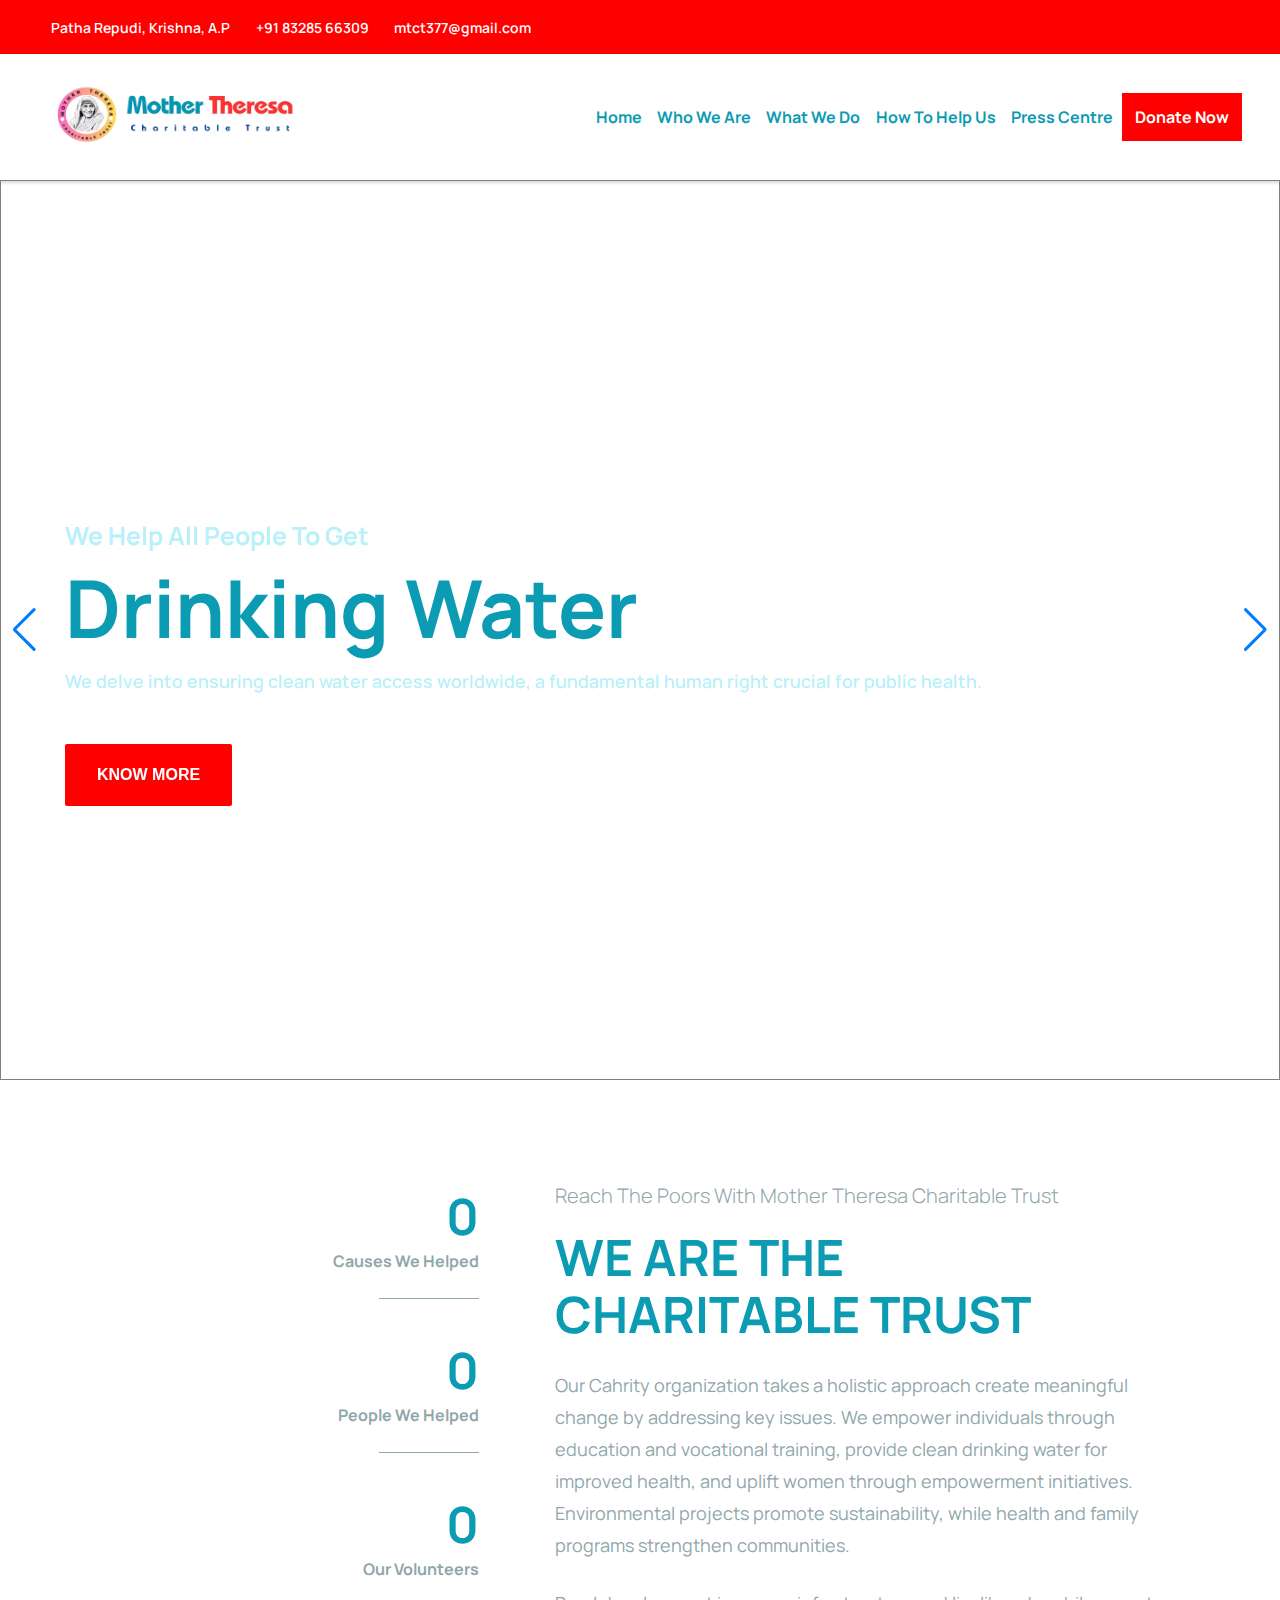
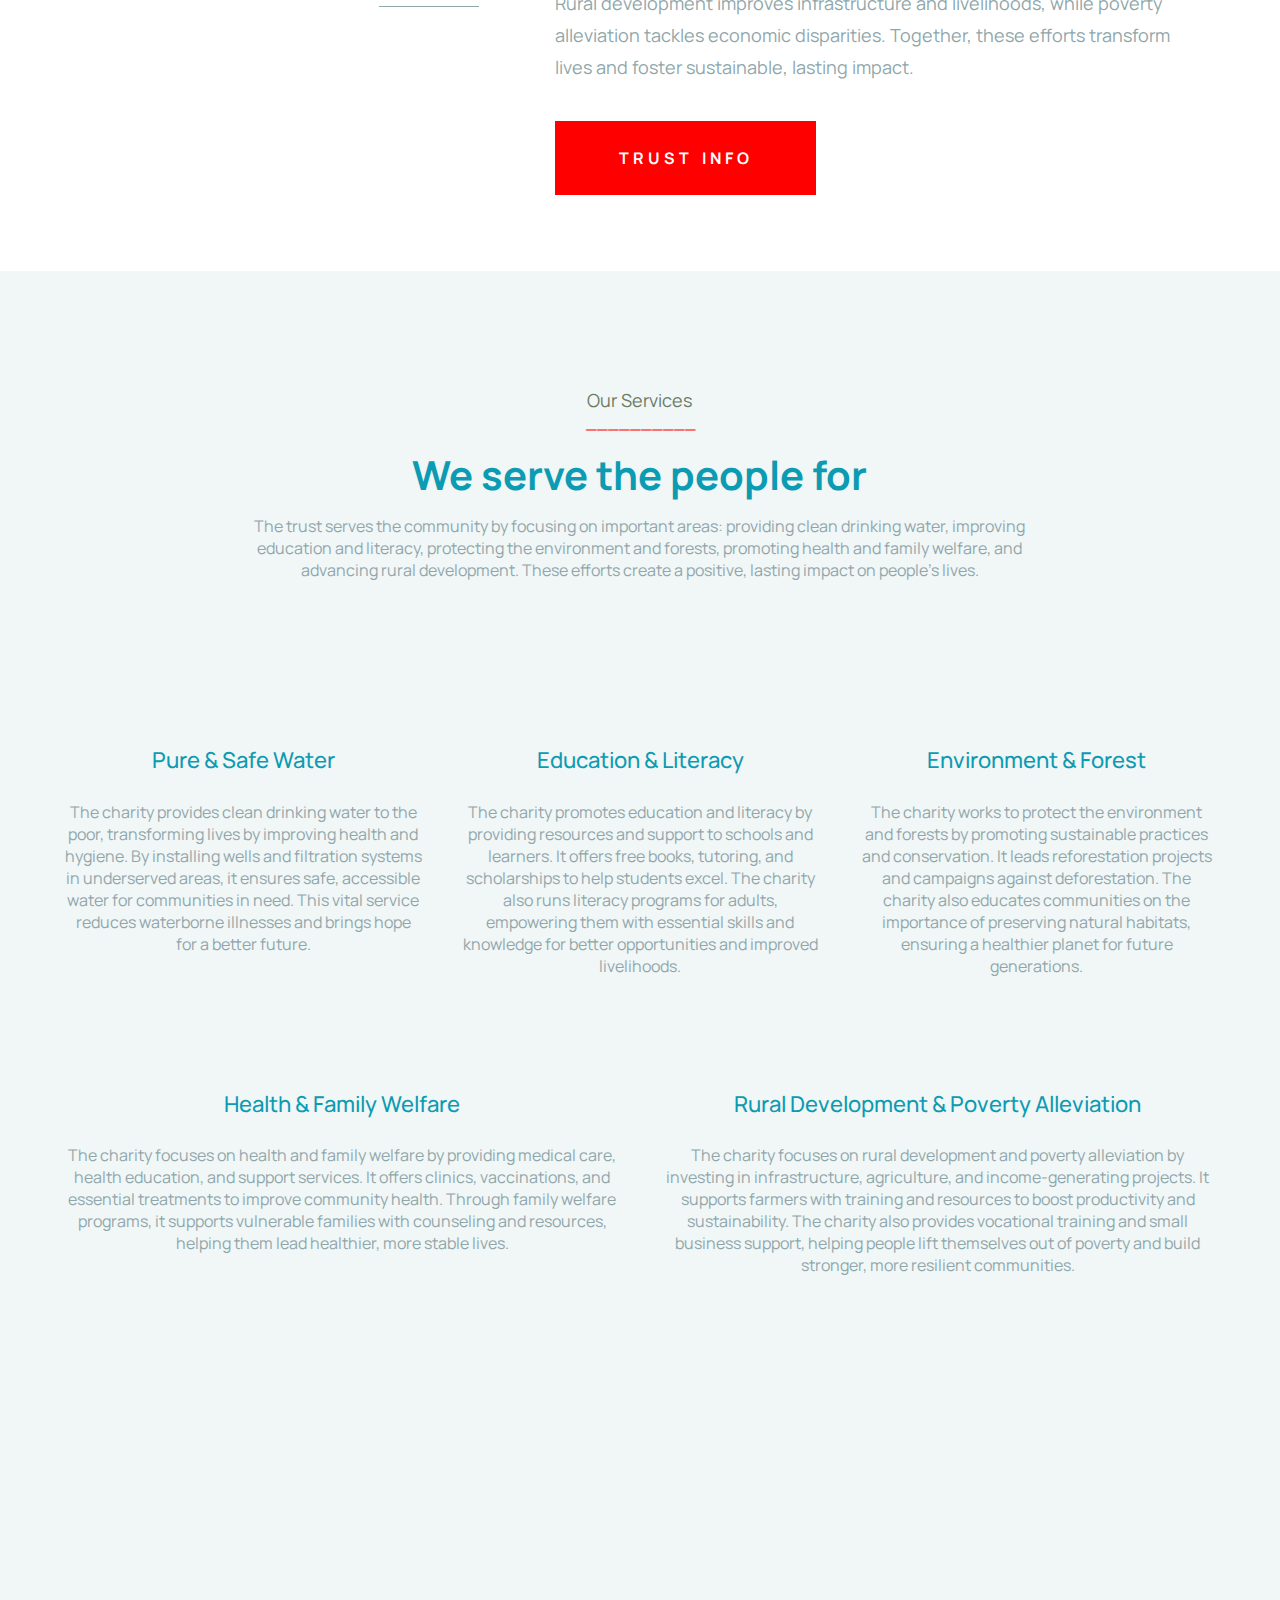
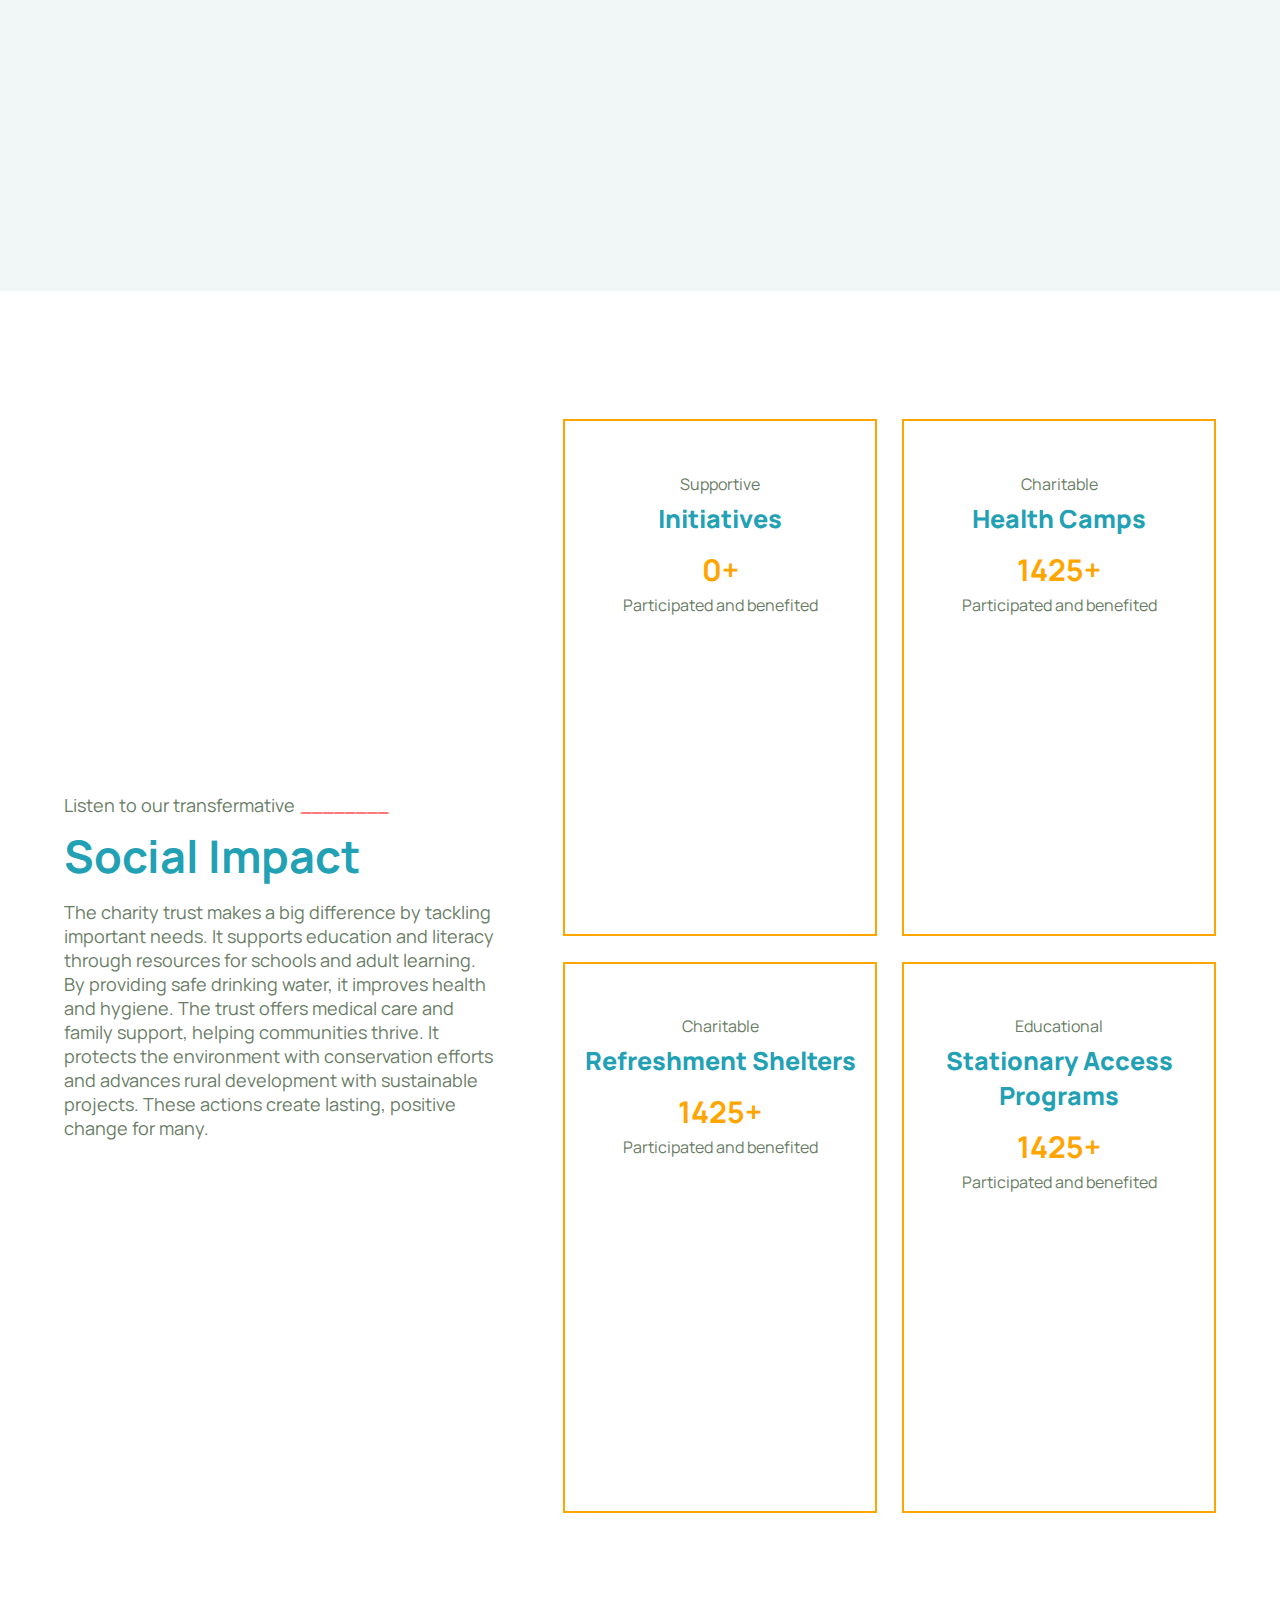
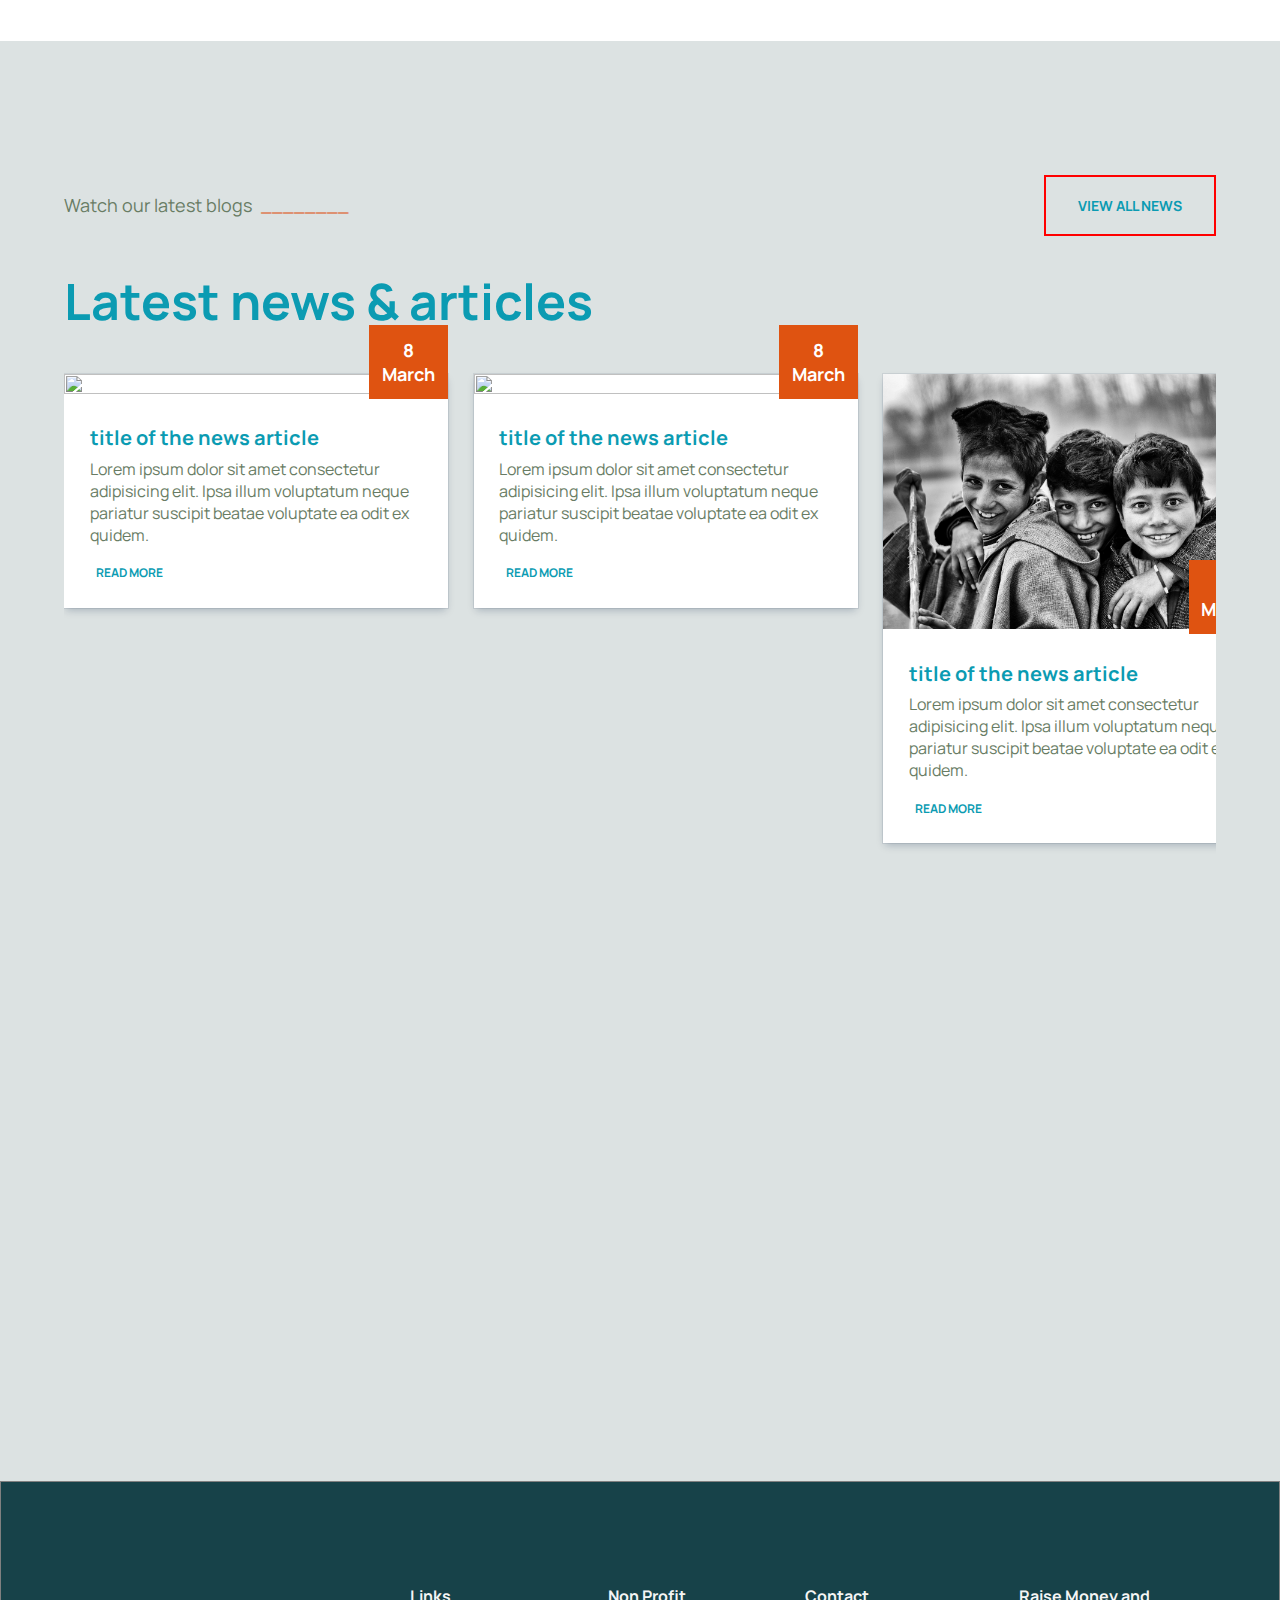
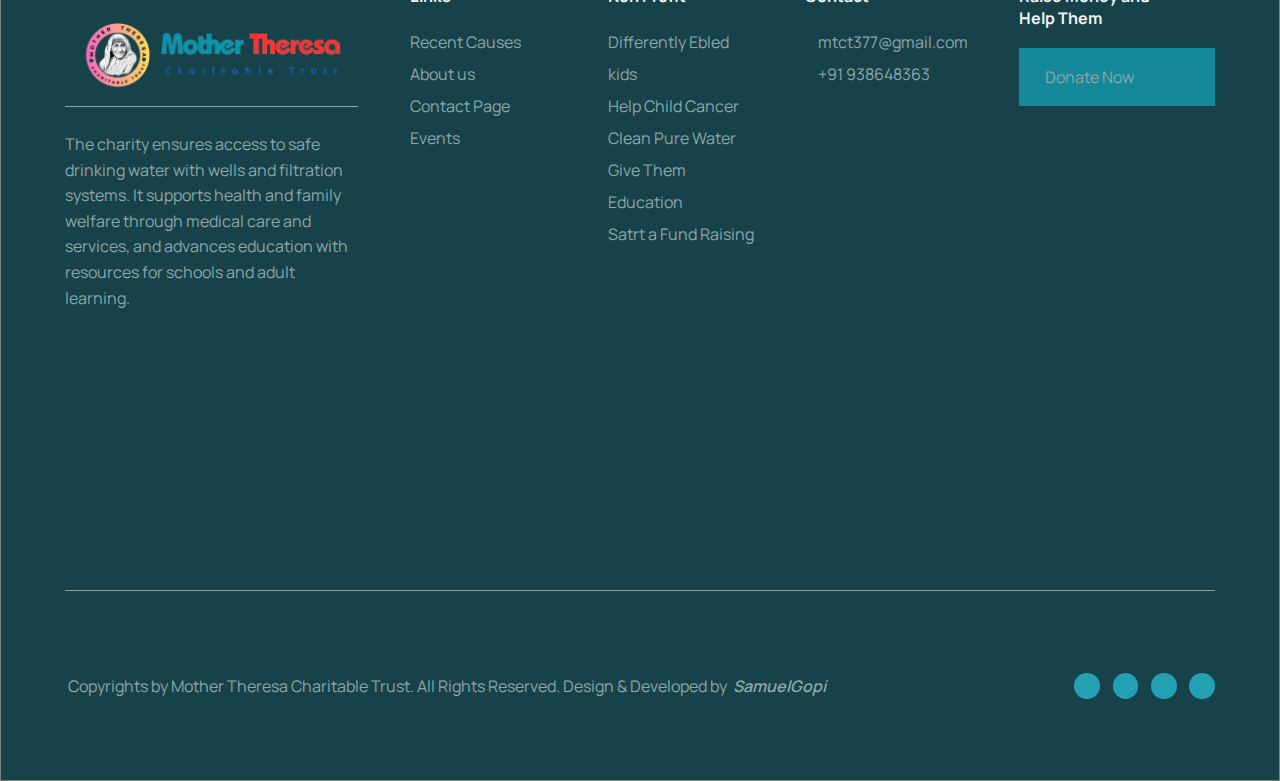
==== commit 90d74153: "Update index.html" ====
--- a/index.html
+++ b/index.html
@@ -4,7 +4,7 @@
     <meta charset="UTF-8">
     <meta name="viewport" content="width=device-width, initial-scale=1.0">
     <title>Mother Theresa Charitable Trust</title>
-    <link rel="icon" href="images/mtct_logo.png" type="image/png">
+    <link rel="icon" href="mtct_logo.png" type="image/png">
     <link
   rel="stylesheet"
   href="https://cdn.jsdelivr.net/npm/swiper@11/swiper-bundle.min.css"
@@ -39,7 +39,7 @@
      <!-- main header start -->
       <div class="main-header">
         <div class="logo">
-          <img src="images/Mother_Theresa__logo_2.png" alt="">
+          <img src="Mother_Theresa__logo_2.png" alt="">
         </div>
         <div class="menu">
             <a href="index.html">Home</a>
@@ -333,55 +333,55 @@
 
             <div class="latest-news-boxes-slide" >
               <div class="latest-news-boxes-slide-image">
-                <img src="images/boys-1283786_1280.jpg" alt="">
-                <span class="date-span">8 <br> March</span>
-              </div>
-              <div class="latest-news-boxes-slide-content">
-                <h4>title of the news article</h4>
-                <p>Lorem ipsum dolor sit amet consectetur adipisicing elit. Ipsa illum voluptatum neque pariatur suscipit beatae voluptate ea odit ex quidem.</p>
-                <a href="#"><i class="ri-arrow-right-double-line"></i>Read More</a>
-              </div>
-            </div>
-
-            <div class="latest-news-boxes-slide" >
-              <div class="latest-news-boxes-slide-image">
-                <img src="images/man-beg.jpg" alt="">
-                <span class="date-span">8 <br> March</span>
-              </div>
-              <div class="latest-news-boxes-slide-content">
-                <h4>title of the news article</h4>
-                <p>Lorem ipsum dolor sit amet consectetur adipisicing elit. Ipsa illum voluptatum neque pariatur suscipit beatae voluptate ea odit ex quidem.</p>
-                <a href="#"><i class="ri-arrow-right-double-line"></i>Read More</a>
-              </div>
-            </div>
-
-            <div class="latest-news-boxes-slide" >
-              <div class="latest-news-boxes-slide-image">
-                <img src="images/poor_girl_child.jpg" alt="">
-                <span class="date-span">8 <br> March</span>
-              </div>
-              <div class="latest-news-boxes-slide-content">
-                <h4>title of the news article</h4>
-                <p>Lorem ipsum dolor sit amet consectetur adipisicing elit. Ipsa illum voluptatum neque pariatur suscipit beatae voluptate ea odit ex quidem.</p>
-                <a href="#"><i class="ri-arrow-right-double-line"></i>Read More</a>
-              </div>
-            </div>
-
-            <div class="latest-news-boxes-slide" >
-              <div class="latest-news-boxes-slide-image">
-                <img src="images/boys-1283786_1280.jpg" alt="">
-                <span class="date-span">8 <br> March</span>
-              </div>
-              <div class="latest-news-boxes-slide-content">
-                <h4>title of the news article</h4>
-                <p>Lorem ipsum dolor sit amet consectetur adipisicing elit. Ipsa illum voluptatum neque pariatur suscipit beatae voluptate ea odit ex quidem.</p>
-                <a href="#"><i class="ri-arrow-right-double-line"></i>Read More</a>
-              </div>
-            </div>
-
-            <div class="latest-news-boxes-slide" >
-              <div class="latest-news-boxes-slide-image">
-                <img src="images/man-beg.jpg" alt="">
+                <img src="boys-1283786_1280.jpg" alt="">
+                <span class="date-span">8 <br> March</span>
+              </div>
+              <div class="latest-news-boxes-slide-content">
+                <h4>title of the news article</h4>
+                <p>Lorem ipsum dolor sit amet consectetur adipisicing elit. Ipsa illum voluptatum neque pariatur suscipit beatae voluptate ea odit ex quidem.</p>
+                <a href="#"><i class="ri-arrow-right-double-line"></i>Read More</a>
+              </div>
+            </div>
+
+            <div class="latest-news-boxes-slide" >
+              <div class="latest-news-boxes-slide-image">
+                <img src="man-beg.jpg" alt="">
+                <span class="date-span">8 <br> March</span>
+              </div>
+              <div class="latest-news-boxes-slide-content">
+                <h4>title of the news article</h4>
+                <p>Lorem ipsum dolor sit amet consectetur adipisicing elit. Ipsa illum voluptatum neque pariatur suscipit beatae voluptate ea odit ex quidem.</p>
+                <a href="#"><i class="ri-arrow-right-double-line"></i>Read More</a>
+              </div>
+            </div>
+
+            <div class="latest-news-boxes-slide" >
+              <div class="latest-news-boxes-slide-image">
+                <img src="poor_girl_child.jpg" alt="">
+                <span class="date-span">8 <br> March</span>
+              </div>
+              <div class="latest-news-boxes-slide-content">
+                <h4>title of the news article</h4>
+                <p>Lorem ipsum dolor sit amet consectetur adipisicing elit. Ipsa illum voluptatum neque pariatur suscipit beatae voluptate ea odit ex quidem.</p>
+                <a href="#"><i class="ri-arrow-right-double-line"></i>Read More</a>
+              </div>
+            </div>
+
+            <div class="latest-news-boxes-slide" >
+              <div class="latest-news-boxes-slide-image">
+                <img src="boys-1283786_1280.jpg" alt="">
+                <span class="date-span">8 <br> March</span>
+              </div>
+              <div class="latest-news-boxes-slide-content">
+                <h4>title of the news article</h4>
+                <p>Lorem ipsum dolor sit amet consectetur adipisicing elit. Ipsa illum voluptatum neque pariatur suscipit beatae voluptate ea odit ex quidem.</p>
+                <a href="#"><i class="ri-arrow-right-double-line"></i>Read More</a>
+              </div>
+            </div>
+
+            <div class="latest-news-boxes-slide" >
+              <div class="latest-news-boxes-slide-image">
+                <img src="man-beg.jpg" alt="">
                 <span class="date-span">8 <br> March</span>
               </div>
               <div class="latest-news-boxes-slide-content">
@@ -404,7 +404,7 @@
       <!-- footer menu -->
       <div class="footer-menu">
         <div class="footer-menu-items">
-          <img src="images/Mother_Theresa__logo_2.png" alt="">
+          <img src="Mother_Theresa__logo_2.png" alt="">
           <div class="footer-logo-line"></div>
           <p>The charity ensures access to safe drinking water with wells and filtration systems. It supports health and family welfare through medical care and services, and advances education with resources for schools and adult learning.</p>
         </div>
@@ -455,4 +455,4 @@
     <script src="https://cdn.jsdelivr.net/npm/swiper@11/swiper-bundle.min.js"></script>
     <script src="script.js"></script>
 </body>
-</html>+</html>
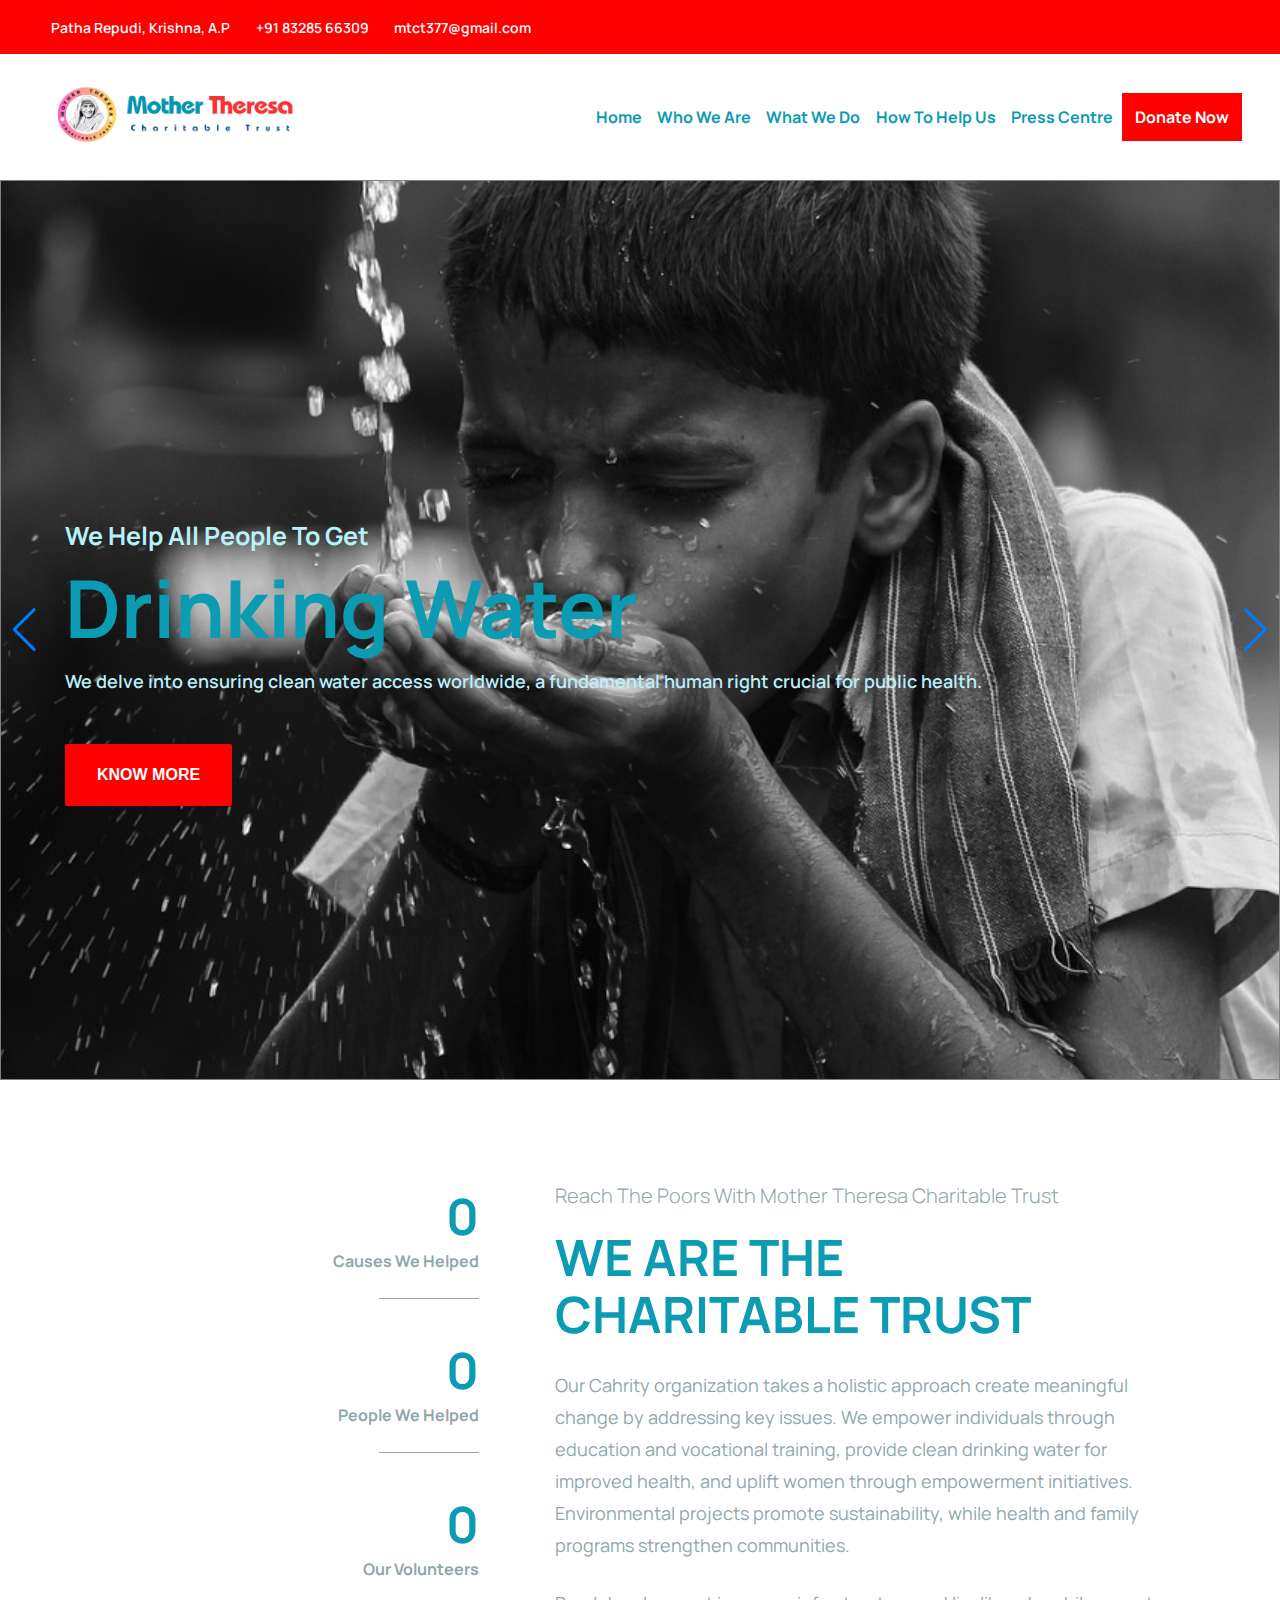
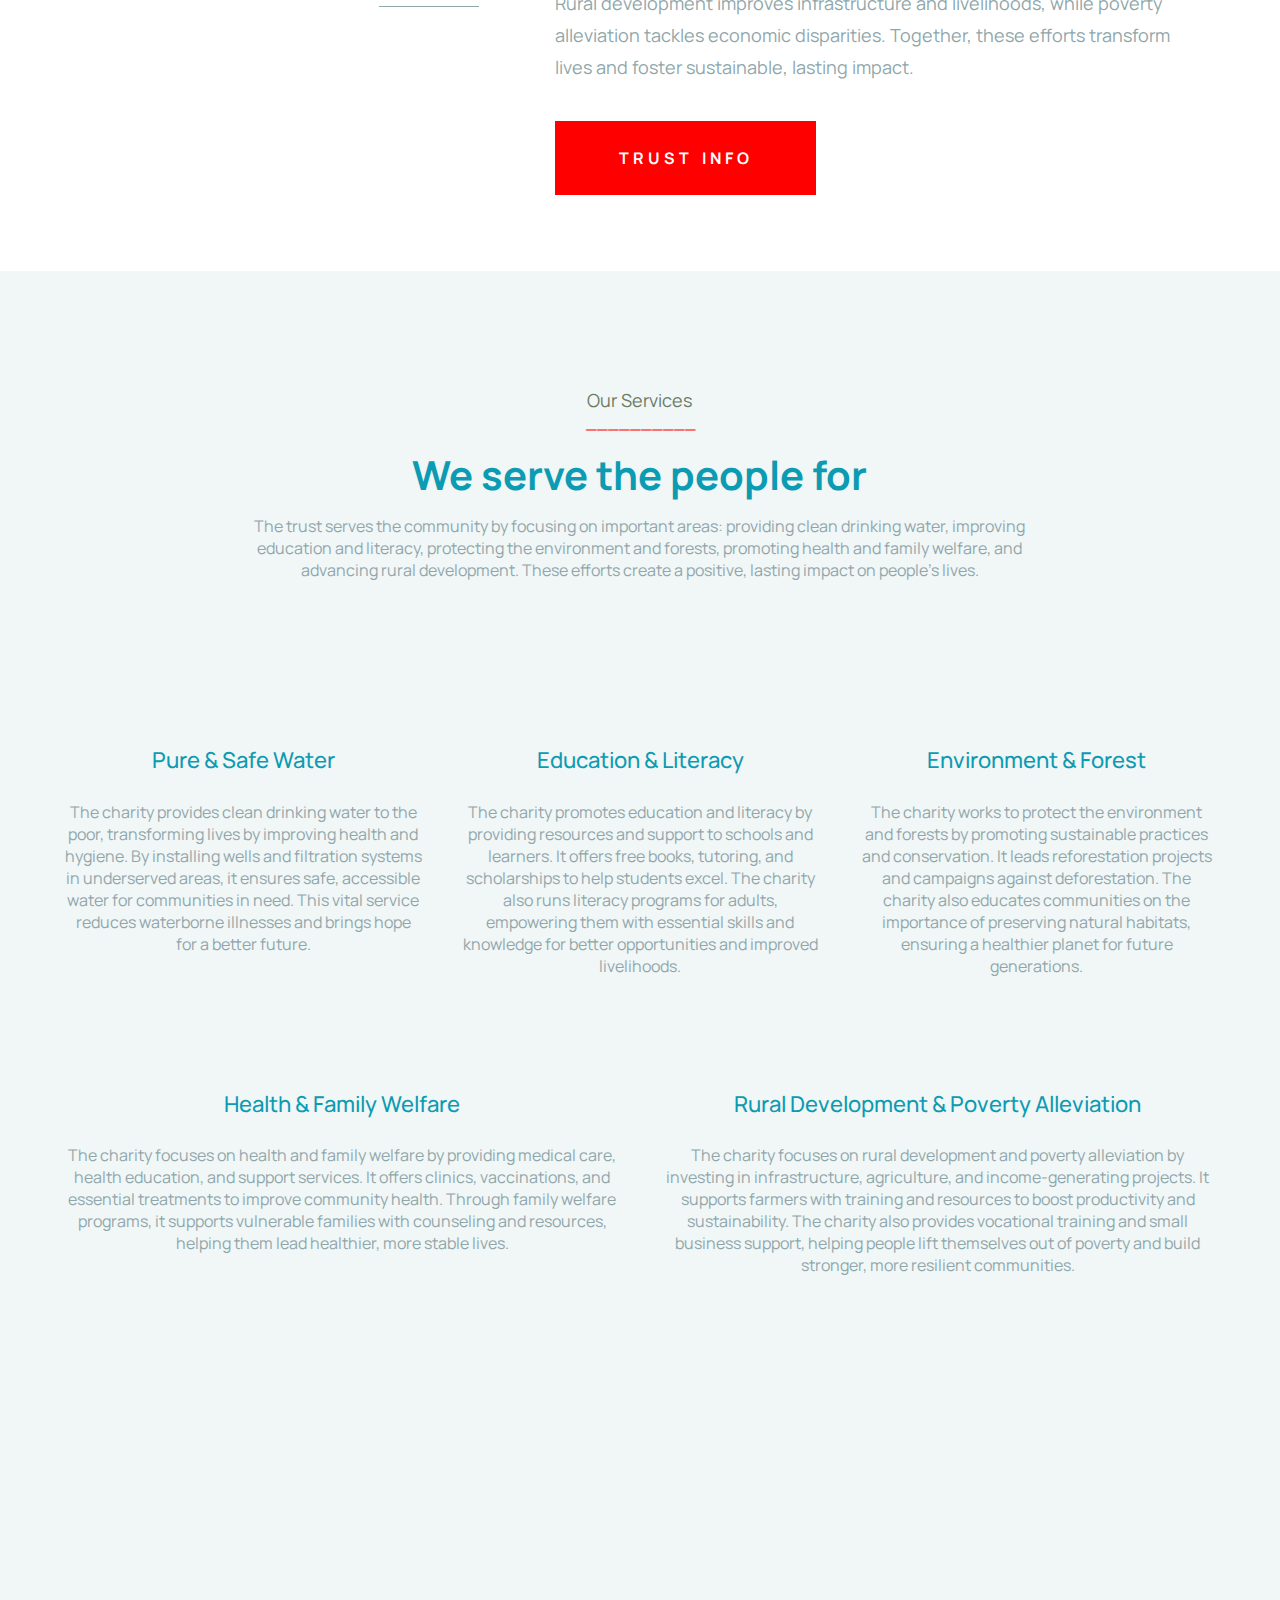
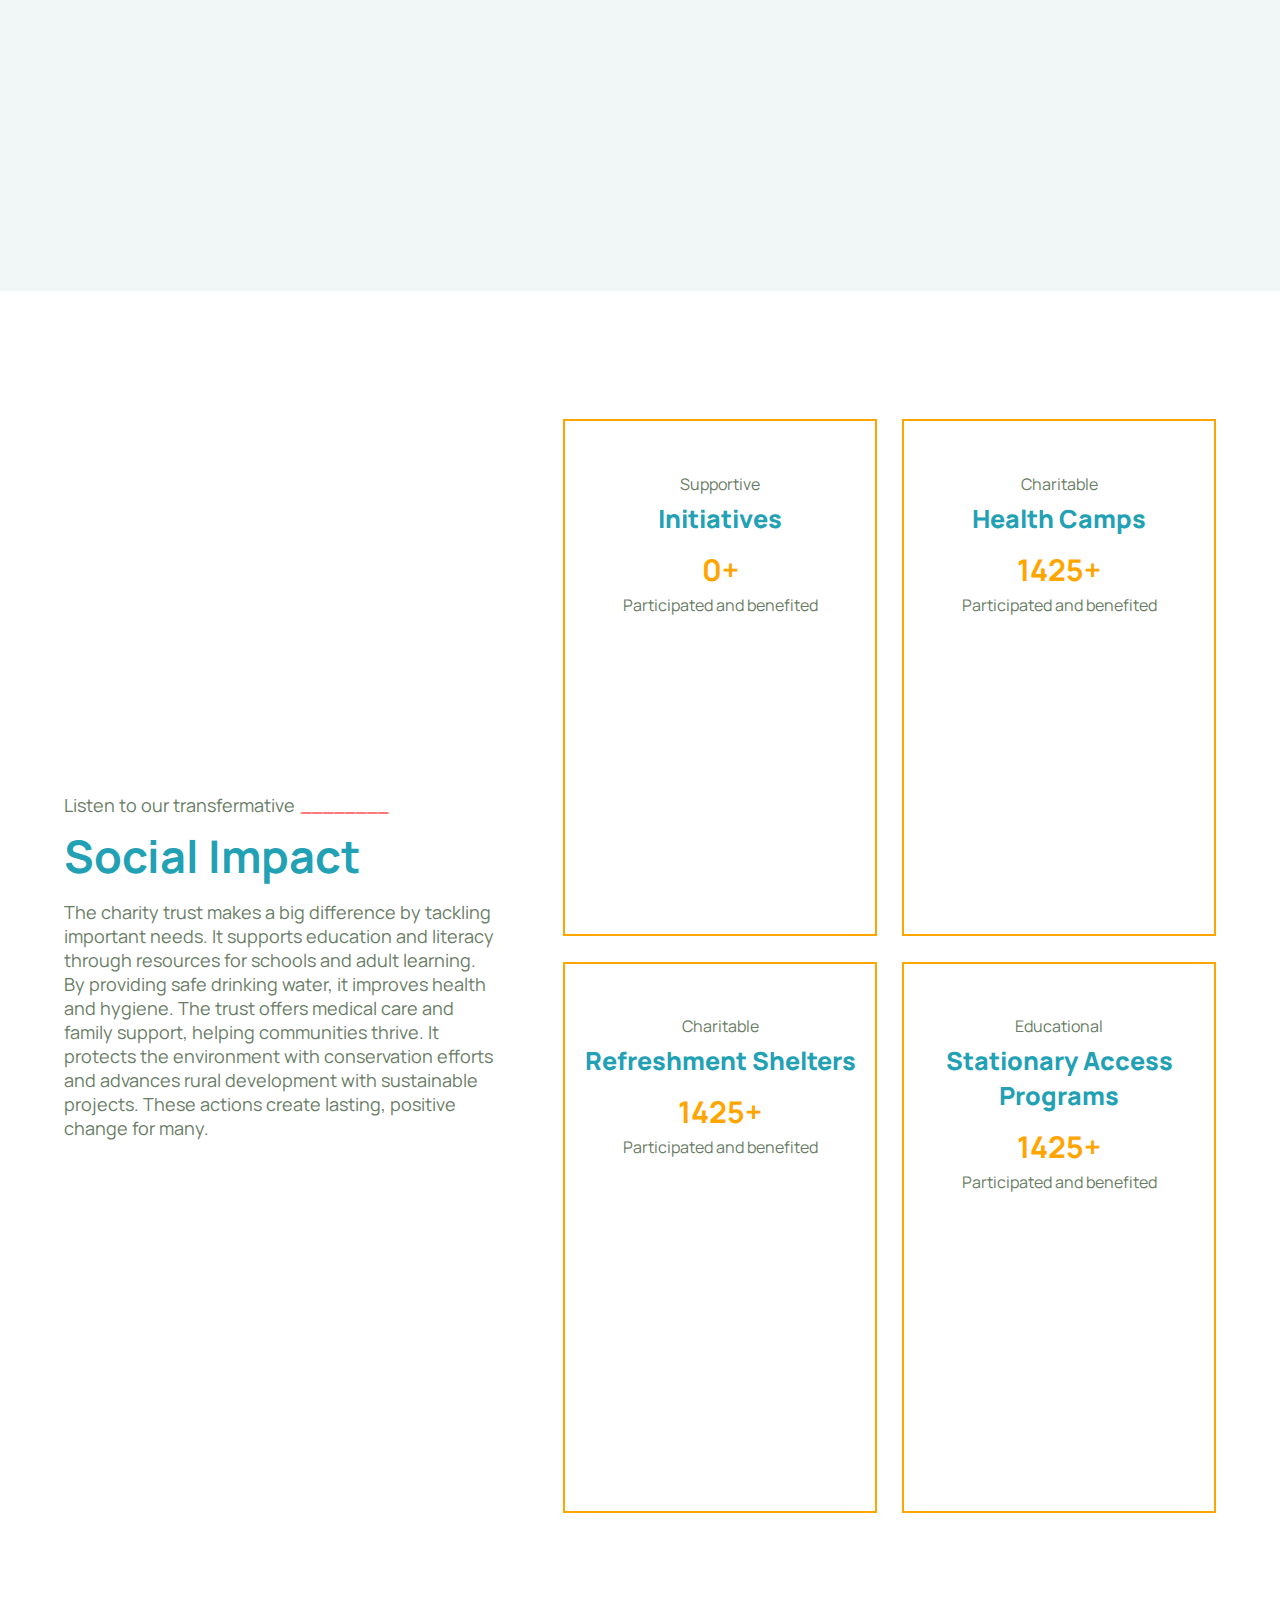
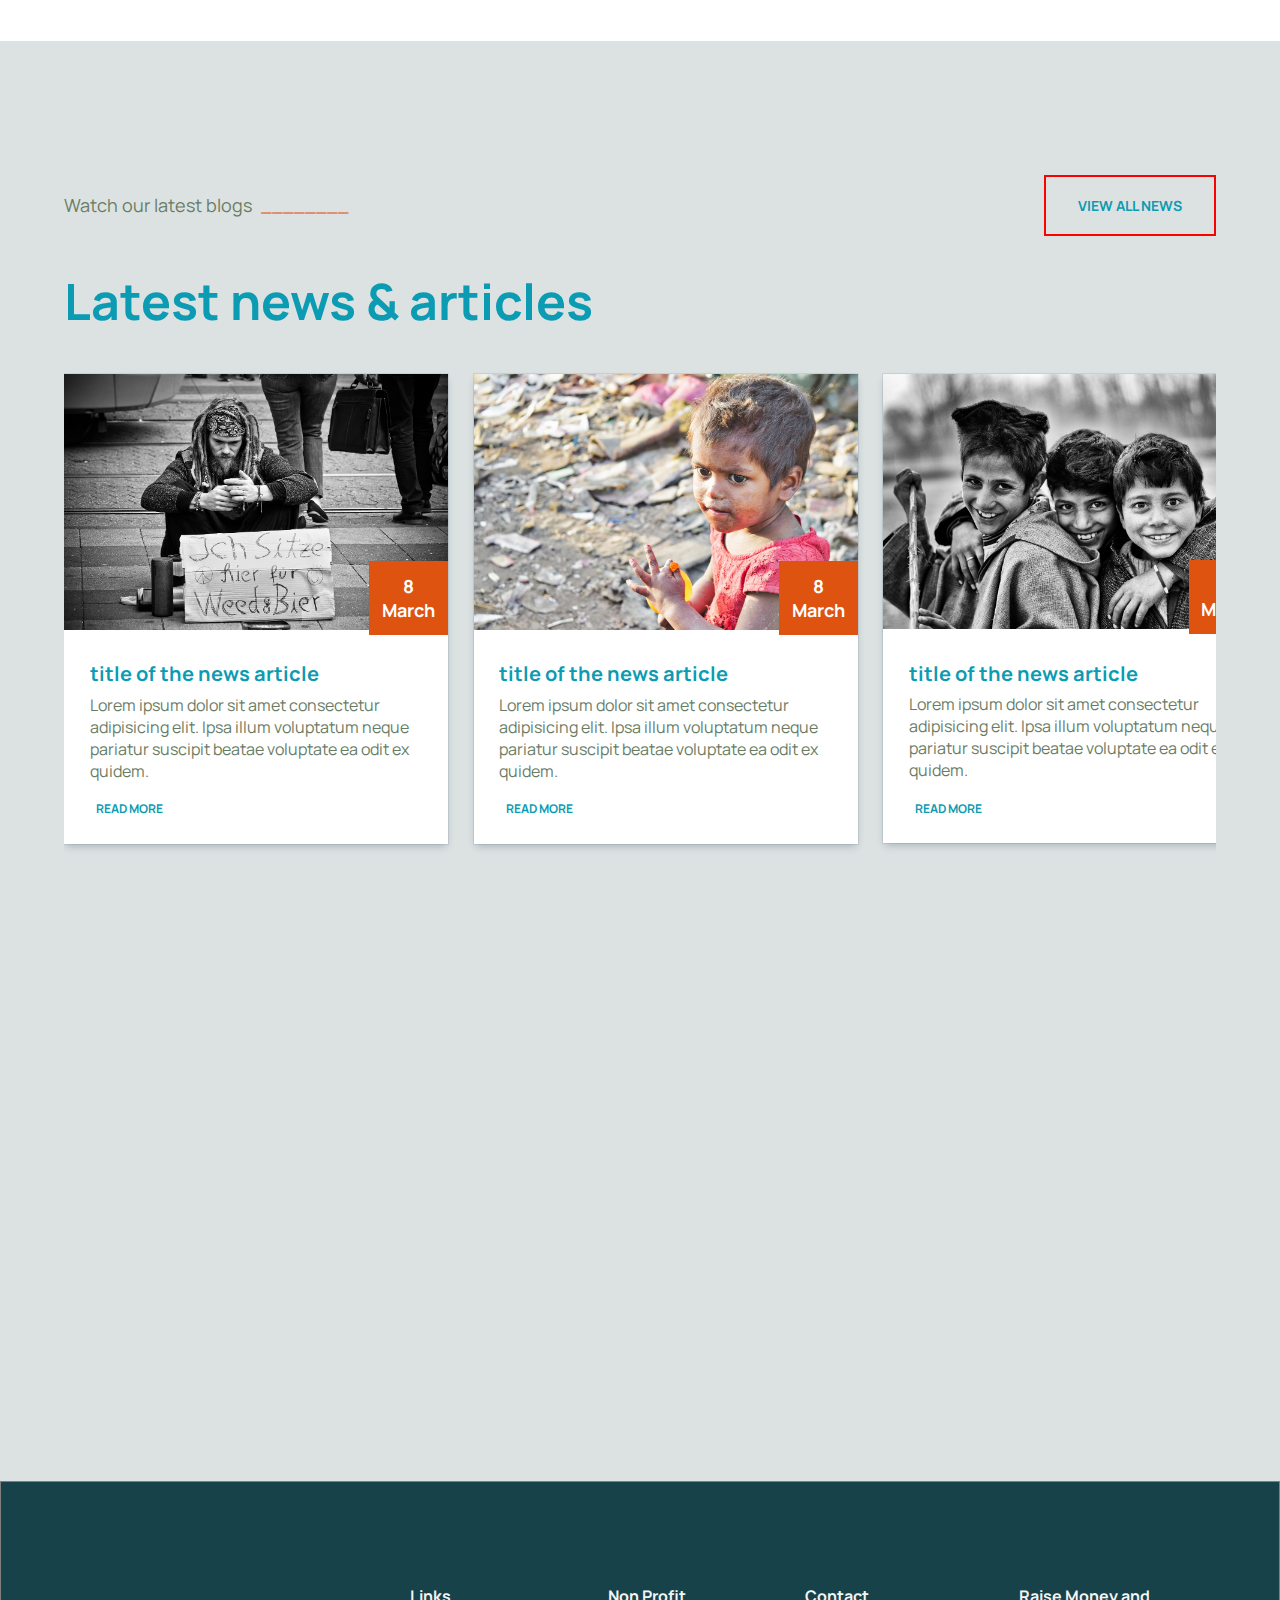
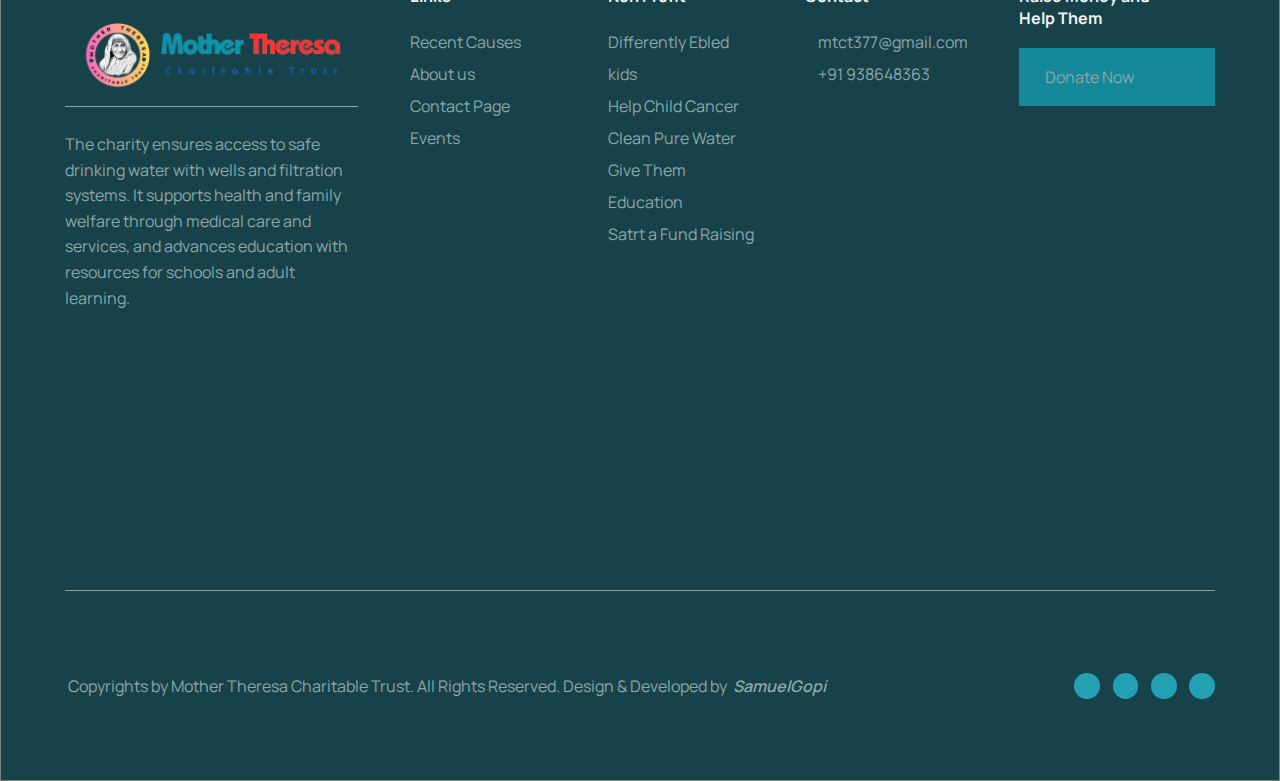
==== commit 71f58c57: "Update index.html" ====
--- a/index.html
+++ b/index.html
@@ -309,19 +309,19 @@
           <div class="latest-news-boxes">
             <div class="latest-news-boxes-slide" >
               <div class="latest-news-boxes-slide-image">
-                <img src="images/man-beg.jpg" alt="">
-                <span class="date-span">8 <br> March</span>
-              </div>
-              <div class="latest-news-boxes-slide-content">
-                <h4>title of the news article</h4>
-                <p>Lorem ipsum dolor sit amet consectetur adipisicing elit. Ipsa illum voluptatum neque pariatur suscipit beatae voluptate ea odit ex quidem.</p>
-                <a href="#"><i class="ri-arrow-right-double-line"></i>Read More</a>
-              </div>
-            </div>
-
-            <div class="latest-news-boxes-slide" >
-              <div class="latest-news-boxes-slide-image">
-                <img src="images/poor_girl_child.jpg" alt="">
+                <img src="man-beg.jpg" alt="">
+                <span class="date-span">8 <br> March</span>
+              </div>
+              <div class="latest-news-boxes-slide-content">
+                <h4>title of the news article</h4>
+                <p>Lorem ipsum dolor sit amet consectetur adipisicing elit. Ipsa illum voluptatum neque pariatur suscipit beatae voluptate ea odit ex quidem.</p>
+                <a href="#"><i class="ri-arrow-right-double-line"></i>Read More</a>
+              </div>
+            </div>
+
+            <div class="latest-news-boxes-slide" >
+              <div class="latest-news-boxes-slide-image">
+                <img src="poor_girl_child.jpg" alt="">
                 <span class="date-span">8 <br> March</span>
               </div>
               <div class="latest-news-boxes-slide-content">
--- a/style.css
+++ b/style.css
@@ -212,7 +212,7 @@
 .swiper-slide-1{
     width: 100%;
     height: 100%;
-    background-image: url('images/drinking_water.jpg');
+    background-image: url('drinking_water.jpg');
     background-repeat: no-repeat;
     background-size: cover;
     background-position: 100%;
@@ -220,7 +220,7 @@
 .swiper-slide-2{
     width: 100%;
     height: 100%;
-    background-image: url('images/indian-1283789_1280.jpg');
+    background-image: url('indian-1283789_1280.jpg');
     background-repeat: no-repeat;
     background-size: cover;
     background-position: center;
@@ -228,7 +228,7 @@
 .swiper-slide-3{
     width: 100%;
     height: 100%;
-    background-image: url('images/girl-2529907_1280.jpg');
+    background-image: url('girl-2529907_1280.jpg');
     background-repeat: no-repeat;
     background-size: cover;
     background-position: center;
@@ -236,7 +236,7 @@
 .swiper-slide-4{
     width: 100%;
     height: 100%;
-    background-image: url('images/girl-2529907_1280.jpg');
+    background-image: url('girl-2529907_1280.jpg');
     background-repeat: no-repeat;
     background-size: cover;
     background-position: center;
@@ -244,7 +244,7 @@
 .swiper-slide-5{
     width: 100%;
     height: 100%;
-    background-image: url('images/girl-2529907_1280.jpg');
+    background-image: url('girl-2529907_1280.jpg');
     background-repeat: no-repeat;
     background-size: cover;
     background-position: center;
@@ -1840,4 +1840,4 @@
 .collaborator-image img{
     width: 100%;
     height: 100%;
-}+}
